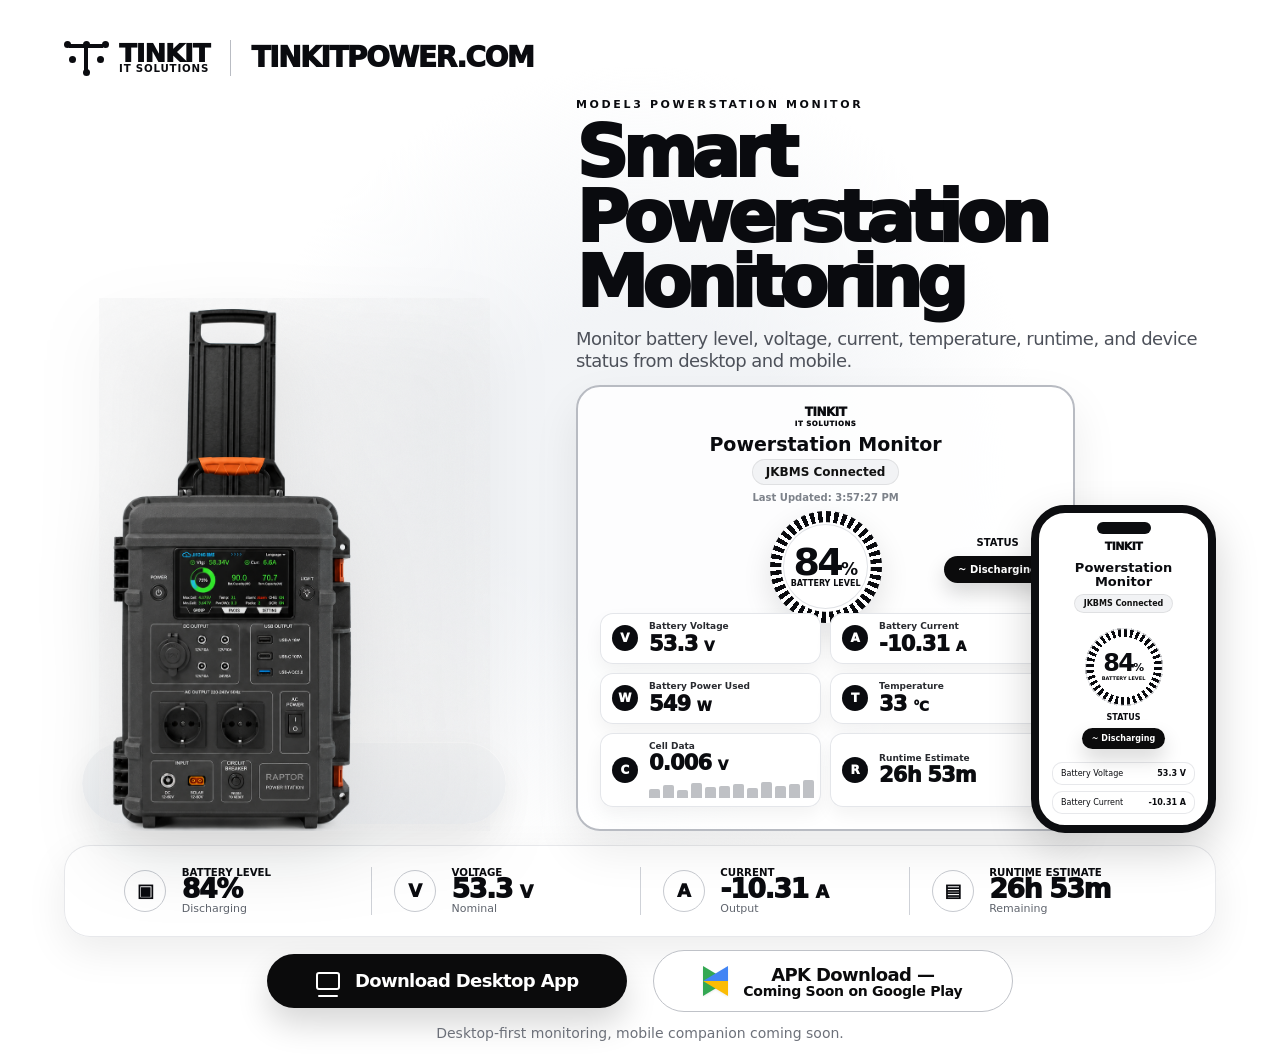
==== index.html @ c2132936 "Add files via upload" ====
<!doctype html>
<html lang="en">
<head>
  <meta charset="utf-8" />
  <meta name="viewport" content="width=device-width, initial-scale=1" />
  <title>TINKITPOWER.COM — Smart Powerstation Monitoring</title>
  <meta name="description" content="Download page for TINKIT MODEL3 Powerstation Monitor desktop app. Android APK coming soon on Google Play." />
  <meta property="og:title" content="TINKITPOWER.COM — Smart Powerstation Monitoring" />
  <meta property="og:description" content="Monitor MODEL3 battery level, voltage, current, temperature, runtime, and device status." />
  <meta property="og:type" content="website" />
  <meta name="theme-color" content="#ffffff" />
  <link rel="icon" href="assets/favicon.svg" type="image/svg+xml" />
  <link rel="preload" as="image" href="assets/model3-powerstation.png" />
  <link rel="stylesheet" href="styles.css" />
</head>
<body>
  <main class="page-shell">
    <section class="hero" aria-label="TINKITPOWER.COM Smart Powerstation Monitoring">
      <header class="brand-bar">
        <a class="brand-lockup" href="./" aria-label="TINKITPOWER.COM home">
          <span class="tinkit-mark" aria-hidden="true">
            <span></span><span></span><span></span><span></span><span></span><span></span>
          </span>
          <span class="tinkit-word">
            <strong>TINKIT</strong>
            <small>IT SOLUTIONS</small>
          </span>
        </a>
        <span class="brand-divider" aria-hidden="true"></span>
        <span class="domain">TINKITPOWER.COM</span>
      </header>

      <div class="hero-grid">
        <div class="product-stage">
          <img
            src="assets/model3-powerstation.png"
            alt="TINKIT Powerstation MODEL3 rugged trolley-style powerstation with JKBMS screen and front power output panel"
            class="product-image"
          />
          <div class="product-platform" aria-hidden="true"></div>
        </div>

        <div class="copy-preview">
          <p class="eyebrow">MODEL3 POWERSTATION MONITOR</p>
          <h1>Smart Powerstation<br />Monitoring</h1>
          <p class="lead">
            Monitor battery level, voltage, current, temperature, runtime,
            and device status from desktop and mobile.
          </p>

          <div class="preview-wrap" aria-label="Powerstation Monitor desktop and mobile preview">
            <article class="monitor-card">
              <div class="mini-logo">TINKIT<br /><span>IT SOLUTIONS</span></div>
              <h2>Powerstation Monitor</h2>
              <span class="connect-pill">JKBMS Connected</span>
              <p class="updated">Last Updated: 3:57:27 PM</p>

              <div class="monitor-body">
                <div class="battery-area">
                  <div class="battery-gauge" aria-label="Battery level 84 percent">
                    <div class="gauge-inner">
                      <strong>84<span>%</span></strong>
                      <small>BATTERY LEVEL</small>
                    </div>
                  </div>
                </div>

                <div class="status-area">
                  <b>STATUS</b>
                  <span class="status-pill">~ Discharging</span>
                </div>

                <div class="metric-grid">
                  <div class="metric-card">
                    <span class="metric-icon">V</span>
                    <div><small>Battery Voltage</small><strong>53.3 <em>V</em></strong></div>
                  </div>
                  <div class="metric-card">
                    <span class="metric-icon">A</span>
                    <div><small>Battery Current</small><strong>-10.31 <em>A</em></strong></div>
                  </div>
                  <div class="metric-card">
                    <span class="metric-icon">W</span>
                    <div><small>Battery Power Used</small><strong>549 <em>W</em></strong></div>
                  </div>
                  <div class="metric-card">
                    <span class="metric-icon">T</span>
                    <div><small>Temperature</small><strong>33 <em>°C</em></strong></div>
                  </div>
                  <div class="metric-card cell-card">
                    <span class="metric-icon">C</span>
                    <div>
                      <small>Cell Data</small>
                      <strong>0.006 <em>V</em></strong>
                      <div class="bars" aria-hidden="true">
                        <i></i><i></i><i></i><i></i><i></i><i></i><i></i><i></i><i></i><i></i><i></i><i></i>
                      </div>
                    </div>
                  </div>
                  <div class="metric-card">
                    <span class="metric-icon">R</span>
                    <div><small>Runtime Estimate</small><strong>26h 53m</strong></div>
                  </div>
                </div>
              </div>
            </article>

            <article class="phone-preview" aria-label="Mobile Powerstation Monitor preview">
              <div class="phone-speaker"></div>
              <div class="phone-logo">TINKIT</div>
              <h3>Powerstation Monitor</h3>
              <span class="phone-pill">JKBMS Connected</span>
              <div class="phone-gauge">
                <strong>84<span>%</span></strong>
                <small>BATTERY LEVEL</small>
              </div>
              <b class="phone-status-label">STATUS</b>
              <span class="phone-status">~ Discharging</span>
              <div class="phone-list"><span>Battery Voltage</span><b>53.3 V</b></div>
              <div class="phone-list"><span>Battery Current</span><b>-10.31 A</b></div>
            </article>
          </div>
        </div>
      </div>

      <section class="stats-strip" aria-label="Live monitoring values">
        <div class="stat">
          <span class="stat-icon">▣</span>
          <div><small>BATTERY LEVEL</small><strong>84%</strong><em>Discharging</em></div>
        </div>
        <div class="stat">
          <span class="stat-icon">V</span>
          <div><small>VOLTAGE</small><strong>53.3 <span>V</span></strong><em>Nominal</em></div>
        </div>
        <div class="stat">
          <span class="stat-icon">A</span>
          <div><small>CURRENT</small><strong>-10.31 <span>A</span></strong><em>Output</em></div>
        </div>
        <div class="stat">
          <span class="stat-icon">▤</span>
          <div><small>RUNTIME ESTIMATE</small><strong>26h 53m</strong><em>Remaining</em></div>
        </div>
      </section>

      <div class="cta-row" aria-label="Downloads">
        <a class="btn btn-dark" href="downloads/TINKITPowerStationMonitor-Desktop.exe" download>
          <span class="desktop-icon" aria-hidden="true"></span>
          Download Desktop App
        </a>
        <button class="btn btn-light" type="button" disabled aria-disabled="true">
          <span class="play-icon" aria-hidden="true"></span>
          <span>APK Download —<small>Coming Soon on Google Play</small></span>
        </button>
      </div>

      <p class="footer-note">Desktop-first monitoring, mobile companion coming soon.</p>
    </section>
  </main>

  <script src="script.js"></script>
</body>
</html>
---- styles.css ----
* {
  box-sizing: border-box;
}

:root {
  --bg: #ffffff;
  --ink: #0a0b0f;
  --muted: #62666f;
  --line: #d8dbe0;
  --soft: #f6f7f8;
  --shadow: 0 24px 70px rgba(10, 11, 15, 0.10);
  --shadow-soft: 0 14px 40px rgba(10, 11, 15, 0.08);
  --radius: 24px;
}

html,
body {
  min-height: 100%;
}

body {
  margin: 0;
  background: var(--bg);
  color: var(--ink);
  font-family: Inter, ui-sans-serif, system-ui, -apple-system, BlinkMacSystemFont, "Segoe UI", Arial, sans-serif;
  overflow-x: hidden;
}

button,
a {
  font: inherit;
}

.page-shell {
  width: 100%;
  min-height: 100vh;
  background: #ffffff;
}

.hero {
  width: 100%;
  min-height: 100vh;
  padding: clamp(18px, 2.4vw, 38px) clamp(22px, 5vw, 94px) clamp(14px, 1.8vw, 28px);
  display: flex;
  flex-direction: column;
  justify-content: flex-start;
  gap: clamp(10px, 1.5vh, 18px);
  background:
    radial-gradient(circle at 50% 44%, rgba(235, 238, 242, 0.65) 0 18%, rgba(255, 255, 255, 0) 46%),
    #ffffff;
}

.brand-bar {
  display: flex;
  align-items: center;
  gap: clamp(14px, 1.6vw, 26px);
  height: clamp(44px, 6vh, 70px);
  flex: 0 0 auto;
}

.brand-lockup {
  display: inline-flex;
  align-items: center;
  gap: 10px;
  color: var(--ink);
  text-decoration: none;
}

.tinkit-mark {
  position: relative;
  width: 45px;
  height: 37px;
  display: inline-block;
}

.tinkit-mark::before,
.tinkit-mark::after {
  content: "";
  position: absolute;
  background: #0a0b0f;
}

.tinkit-mark::before {
  width: 34px;
  height: 4px;
  left: 5px;
  top: 5px;
}

.tinkit-mark::after {
  width: 4px;
  height: 31px;
  left: 20px;
  top: 5px;
}

.tinkit-mark span {
  position: absolute;
  width: 7px;
  height: 7px;
  border-radius: 50%;
  background: #0a0b0f;
}

.tinkit-mark span:nth-child(1) { left: 0; top: 2px; }
.tinkit-mark span:nth-child(2) { left: 19px; top: 2px; }
.tinkit-mark span:nth-child(3) { right: 0; top: 2px; }
.tinkit-mark span:nth-child(4) { left: 5px; top: 17px; }
.tinkit-mark span:nth-child(5) { right: 5px; top: 17px; }
.tinkit-mark span:nth-child(6) { left: 19px; bottom: 0; }

.tinkit-word {
  display: grid;
  line-height: 0.86;
  letter-spacing: -0.05em;
}

.tinkit-word strong {
  font-size: clamp(22px, 2vw, 33px);
  font-weight: 950;
}

.tinkit-word small {
  font-size: clamp(8px, .8vw, 13px);
  font-weight: 700;
  letter-spacing: .08em;
}

.brand-divider {
  width: 1px;
  height: clamp(30px, 4vh, 48px);
  background: #b9bcc3;
}

.domain {
  font-size: clamp(24px, 2.2vw, 38px);
  font-weight: 950;
  letter-spacing: -0.055em;
  white-space: nowrap;
}

.hero-grid {
  flex: 1 1 auto;
  min-height: 0;
  display: grid;
  grid-template-columns: minmax(350px, 0.9fr) minmax(600px, 1.25fr);
  align-items: center;
  gap: clamp(26px, 4vw, 70px);
}

.product-stage {
  position: relative;
  align-self: stretch;
  min-height: 0;
  display: grid;
  place-items: end center;
  padding-top: 8px;
}

.product-platform {
  position: absolute;
  width: min(92%, 640px);
  height: 13%;
  max-height: 82px;
  bottom: 1%;
  border-radius: 999px;
  background: linear-gradient(180deg, #f6f7f8, #eef0f3);
  box-shadow: inset 0 1px 0 rgba(255,255,255,.9), 0 14px 34px rgba(0,0,0,.06);
  z-index: 0;
}

.product-image {
  position: relative;
  z-index: 1;
  display: block;
  max-width: min(85%, 520px);
  max-height: min(78vh, 710px);
  object-fit: contain;
  filter: drop-shadow(0 24px 34px rgba(10, 11, 15, .14));
}

.copy-preview {
  min-width: 0;
  display: grid;
  align-content: center;
  gap: clamp(10px, 1.4vh, 18px);
}

.eyebrow {
  margin: 0 0 -4px;
  font-size: clamp(11px, .8vw, 14px);
  font-weight: 900;
  letter-spacing: .24em;
}

h1 {
  margin: 0;
  max-width: 760px;
  font-size: clamp(56px, 5.6vw, 92px);
  line-height: .91;
  font-weight: 950;
  letter-spacing: -0.078em;
}

.lead {
  margin: 0;
  max-width: 720px;
  color: #4d515a;
  font-size: clamp(18px, 1.35vw, 27px);
  line-height: 1.22;
  letter-spacing: -0.03em;
}

.preview-wrap {
  position: relative;
  min-height: 315px;
  display: flex;
  align-items: flex-end;
  padding-right: min(11vw, 170px);
}

.monitor-card {
  width: min(760px, 100%);
  min-height: 330px;
  padding: 20px 22px 22px;
  border: 2px solid #b8bbc2;
  border-radius: 24px;
  background: rgba(255,255,255,.86);
  box-shadow: 0 20px 46px rgba(10,11,15,.08);
}

.mini-logo {
  width: 100%;
  text-align: center;
  font-size: 12px;
  line-height: .85;
  font-weight: 950;
  letter-spacing: -.04em;
}

.mini-logo span {
  font-size: 7px;
  letter-spacing: .08em;
}

.monitor-card h2 {
  margin: 7px 0 5px;
  text-align: center;
  font-size: 19px;
  line-height: 1;
  font-weight: 900;
}

.connect-pill,
.phone-pill {
  display: block;
  width: fit-content;
  margin: 0 auto;
  padding: 6px 14px;
  border-radius: 999px;
  background: #f2f3f5;
  color: #111;
  box-shadow: inset 0 0 0 1px rgba(0,0,0,.08);
  font-size: 12px;
  font-weight: 850;
}

.updated {
  margin: 7px 0 0;
  text-align: center;
  color: #7d828a;
  font-size: 10px;
  font-weight: 700;
}

.monitor-body {
  position: relative;
  padding-top: 8px;
}

.battery-area {
  display: grid;
  place-items: center;
  height: 102px;
}

.battery-gauge {
  width: 112px;
  aspect-ratio: 1;
  border-radius: 50%;
  display: grid;
  place-items: center;
  background:
    radial-gradient(circle, #fff 0 56%, transparent 57%),
    repeating-conic-gradient(#0a0b0f 0 5deg, transparent 5deg 9deg);
  box-shadow: 0 12px 30px rgba(10,11,15,.11);
}

.gauge-inner {
  width: 76%;
  height: 76%;
  border-radius: 50%;
  background: #fff;
  display: grid;
  place-items: center;
  align-content: center;
  box-shadow: inset 0 0 0 1px #e0e2e6;
}

.gauge-inner strong,
.phone-gauge strong {
  font-size: 38px;
  line-height: .9;
  letter-spacing: -.07em;
}

.gauge-inner strong span,
.phone-gauge strong span {
  font-size: .45em;
  letter-spacing: -.02em;
}

.gauge-inner small,
.phone-gauge small {
  font-size: 8px;
  font-weight: 900;
}

.status-area {
  position: absolute;
  right: 0;
  top: 34px;
  display: grid;
  justify-items: center;
  gap: 8px;
  font-size: 10px;
  font-weight: 900;
}

.status-pill,
.phone-status {
  padding: 8px 14px;
  border-radius: 999px;
  background: #0b0b0c;
  color: #fff;
  box-shadow: 0 10px 20px rgba(0,0,0,.16);
  font-size: 10px;
  font-weight: 850;
}

.metric-grid {
  display: grid;
  grid-template-columns: repeat(2, minmax(0, 1fr));
  gap: 9px;
}

.metric-card {
  min-height: 50px;
  padding: 9px 12px;
  display: flex;
  align-items: center;
  gap: 11px;
  border-radius: 13px;
  background: #fff;
  box-shadow: inset 0 0 0 1px #e4e6ea, 0 8px 18px rgba(0,0,0,.05);
}

.metric-icon {
  flex: 0 0 auto;
  width: 26px;
  height: 26px;
  border-radius: 50%;
  display: grid;
  place-items: center;
  background: #0a0b0f;
  color: #fff;
  font-size: 12px;
  font-weight: 950;
}

.metric-card small {
  display: block;
  font-size: 9px;
  line-height: 1.1;
  font-weight: 850;
  color: #292b30;
}

.metric-card strong {
  display: block;
  margin-top: 2px;
  font-size: 21px;
  line-height: 1;
  font-weight: 950;
  letter-spacing: -.04em;
}

.metric-card em {
  font-style: normal;
  font-size: .65em;
}

.bars {
  height: 18px;
  display: flex;
  align-items: end;
  gap: 3px;
  margin-top: 6px;
}

.bars i {
  width: 11px;
  border-radius: 2px 2px 0 0;
  background: #bfc1c5;
}

.bars i:nth-child(1) { height: 9px; }
.bars i:nth-child(2) { height: 13px; }
.bars i:nth-child(3) { height: 8px; }
.bars i:nth-child(4) { height: 15px; }
.bars i:nth-child(5) { height: 11px; }
.bars i:nth-child(6) { height: 12px; }
.bars i:nth-child(7) { height: 14px; }
.bars i:nth-child(8) { height: 10px; }
.bars i:nth-child(9) { height: 16px; }
.bars i:nth-child(10) { height: 12px; }
.bars i:nth-child(11) { height: 14px; }
.bars i:nth-child(12) { height: 18px; }

.phone-preview {
  position: absolute;
  right: 0;
  bottom: -2px;
  width: min(185px, 18vw);
  min-width: 150px;
  aspect-ratio: 9 / 16;
  padding: 23px 13px 13px;
  border: 8px solid #0c0d10;
  border-radius: 34px;
  background: #fff;
  box-shadow: 0 18px 44px rgba(0,0,0,.18);
  text-align: center;
  overflow: hidden;
}

.phone-speaker {
  position: absolute;
  width: 54px;
  height: 12px;
  top: 9px;
  left: 50%;
  transform: translateX(-50%);
  border-radius: 999px;
  background: #0c0d10;
}

.phone-logo {
  margin-top: 4px;
  font-size: 11px;
  font-weight: 950;
  letter-spacing: -.05em;
}

.phone-preview h3 {
  margin: 8px 0 5px;
  font-size: 13px;
  line-height: 1.1;
}

.phone-pill {
  padding: 5px 10px;
  font-size: 8px;
}

.phone-gauge {
  width: 78px;
  aspect-ratio: 1;
  margin: 15px auto 7px;
  border-radius: 50%;
  display: grid;
  place-items: center;
  align-content: center;
  background:
    radial-gradient(circle, #fff 0 54%, transparent 55%),
    repeating-conic-gradient(#0a0b0f 0 5deg, transparent 5deg 10deg);
  box-shadow: inset 0 0 0 1px #e2e3e6;
}

.phone-gauge strong {
  font-size: 24px;
}

.phone-gauge small {
  font-size: 5px;
}

.phone-status-label {
  display: block;
  font-size: 8px;
  margin-bottom: 4px;
}

.phone-status {
  font-size: 8px;
  padding: 6px 10px;
  display: inline-block;
  margin-bottom: 7px;
}

.phone-list {
  display: flex;
  justify-content: space-between;
  gap: 6px;
  align-items: center;
  padding: 7px 9px;
  margin-top: 6px;
  border-radius: 10px;
  background: #fff;
  box-shadow: inset 0 0 0 1px #e7e8eb;
  font-size: 8px;
  text-align: left;
}

.phone-list b {
  font-size: 8px;
}

.stats-strip {
  width: min(100%, 1480px);
  margin: 0 auto;
  padding: clamp(14px, 1.7vw, 22px) clamp(18px, 3vw, 52px);
  display: grid;
  grid-template-columns: repeat(4, minmax(0, 1fr));
  border-radius: 26px;
  background: rgba(255,255,255,.96);
  box-shadow: var(--shadow-soft), inset 0 0 0 1px #e7e8eb;
  flex: 0 0 auto;
}

.stat {
  display: flex;
  align-items: center;
  gap: clamp(12px, 1.2vw, 20px);
  min-width: 0;
  padding-inline: clamp(8px, 1.7vw, 28px);
}

.stat + .stat {
  border-left: 1px solid #cfd2d8;
}

.stat-icon {
  width: clamp(42px, 3.3vw, 58px);
  height: clamp(42px, 3.3vw, 58px);
  border-radius: 50%;
  display: grid;
  place-items: center;
  background: #fff;
  border: 1px solid #c7cad0;
  color: #0a0b0f;
  font-weight: 950;
  font-size: clamp(16px, 1.4vw, 23px);
  flex: 0 0 auto;
}

.stat small,
.stat em {
  display: block;
}

.stat small {
  font-size: clamp(10px, .8vw, 13px);
  font-weight: 900;
  line-height: 1.05;
}

.stat strong {
  display: block;
  font-size: clamp(26px, 2.1vw, 39px);
  line-height: .9;
  font-weight: 950;
  letter-spacing: -.055em;
}

.stat strong span {
  font-size: .65em;
}

.stat em {
  font-style: normal;
  color: #60656e;
  font-size: clamp(11px, .85vw, 14px);
  line-height: 1.2;
}

.cta-row {
  display: flex;
  justify-content: center;
  align-items: center;
  gap: clamp(14px, 2vw, 26px);
  flex-wrap: wrap;
  flex: 0 0 auto;
}

.btn {
  min-height: clamp(54px, 5.8vh, 72px);
  min-width: min(360px, 42vw);
  padding: 13px 30px;
  border-radius: 999px;
  border: 0;
  display: inline-flex;
  align-items: center;
  justify-content: center;
  gap: 15px;
  text-decoration: none;
  font-size: clamp(18px, 1.28vw, 24px);
  font-weight: 900;
  letter-spacing: -.035em;
  cursor: pointer;
}

.btn-dark {
  background: #0b0b0c;
  color: #fff;
  box-shadow: 0 16px 32px rgba(0,0,0,.16);
}

.btn-dark:hover {
  transform: translateY(-1px);
  box-shadow: 0 20px 38px rgba(0,0,0,.2);
}

.btn-light {
  background: #fff;
  color: #0b0b0c;
  border: 1px solid #bfc2c8;
  cursor: not-allowed;
  opacity: 1;
}

.btn-light small {
  display: block;
  font-size: .78em;
  line-height: .9;
  letter-spacing: -.02em;
}

.desktop-icon {
  width: 24px;
  height: 18px;
  border: 2px solid currentColor;
  border-radius: 3px;
  position: relative;
}

.desktop-icon::after {
  content: "";
  position: absolute;
  left: 50%;
  bottom: -9px;
  width: 20px;
  height: 2px;
  border-radius: 999px;
  background: currentColor;
  transform: translateX(-50%);
  box-shadow: 0 -4px 0 -1px currentColor;
}

.play-icon {
  width: 0;
  height: 0;
  border-left: 25px solid #34a853;
  border-top: 15px solid transparent;
  border-bottom: 15px solid transparent;
  position: relative;
  filter: drop-shadow(0 1px 1px rgba(0,0,0,.08));
}

.play-icon::before,
.play-icon::after {
  content: "";
  position: absolute;
  left: -25px;
  width: 0;
  height: 0;
  border-left: 25px solid transparent;
}

.play-icon::before {
  top: -15px;
  border-bottom: 15px solid #4285f4;
}

.play-icon::after {
  bottom: -15px;
  border-top: 15px solid #fbbc04;
}

.footer-note {
  margin: 0;
  text-align: center;
  color: #6d717a;
  font-size: clamp(14px, 1vw, 18px);
  flex: 0 0 auto;
}

@media (max-height: 840px) and (min-width: 1000px) {
  .hero {
    gap: 8px;
    padding-top: 12px;
    padding-bottom: 10px;
  }

  .brand-bar {
    height: 48px;
  }

  .product-image {
    max-height: 68vh;
    max-width: min(80%, 480px);
  }

  h1 {
    font-size: clamp(50px, 5vw, 76px);
  }

  .lead {
    font-size: clamp(16px, 1.18vw, 21px);
  }

  .monitor-card {
    min-height: 300px;
    padding: 14px 18px 18px;
  }

  .preview-wrap {
    min-height: 286px;
  }

  .battery-area {
    height: 86px;
  }

  .battery-gauge {
    width: 94px;
  }

  .metric-card {
    min-height: 44px;
  }

  .metric-card strong {
    font-size: 18px;
  }

  .phone-preview {
    width: 160px;
  }

  .stats-strip {
    padding-block: 12px;
  }

  .btn {
    min-height: 54px;
  }
}

@media (max-width: 1080px) {
  .hero {
    min-height: auto;
  }

  .hero-grid {
    grid-template-columns: 1fr;
    gap: 24px;
  }

  .product-stage {
    min-height: 430px;
    order: 2;
  }

  .copy-preview {
    order: 1;
  }

  .product-image {
    max-height: 560px;
  }

  .stats-strip {
    grid-template-columns: repeat(2, minmax(0, 1fr));
  }

  .stat:nth-child(3) {
    border-left: 0;
  }

  .stat:nth-child(n+3) {
    border-top: 1px solid #cfd2d8;
    padding-top: 14px;
    margin-top: 14px;
  }
}

@media (max-width: 760px) {
  body {
    overflow-x: hidden;
  }

  .hero {
    padding: 18px 14px 26px;
  }

  .brand-bar {
    justify-content: center;
    flex-wrap: wrap;
    height: auto;
    gap: 9px 14px;
  }

  .brand-divider {
    height: 28px;
  }

  .domain {
    font-size: 22px;
  }

  .eyebrow {
    text-align: center;
    font-size: 10px;
  }

  h1 {
    text-align: center;
    font-size: clamp(44px, 15vw, 68px);
  }

  .lead {
    text-align: center;
    font-size: 16px;
    margin-inline: auto;
  }

  .product-stage {
    min-height: 360px;
  }

  .product-image {
    max-height: 410px;
    max-width: 86%;
  }

  .preview-wrap {
    min-height: auto;
    padding-right: 0;
    display: grid;
    gap: 16px;
  }

  .monitor-card {
    min-height: auto;
    padding: 16px;
  }

  .status-area {
    position: static;
    margin: 0 0 12px;
  }

  .metric-grid {
    grid-template-columns: 1fr;
  }

  .phone-preview {
    position: relative;
    right: auto;
    bottom: auto;
    width: min(245px, 75vw);
    margin: 0 auto;
  }

  .stats-strip {
    grid-template-columns: 1fr;
    border-radius: 22px;
  }

  .stat,
  .stat + .stat {
    border-left: 0;
    border-top: 1px solid #cfd2d8;
    padding: 14px 4px;
    margin: 0;
  }

  .stat:first-child {
    border-top: 0;
  }

  .cta-row {
    gap: 12px;
  }

  .btn {
    width: min(100%, 420px);
    min-width: 0;
  }
}
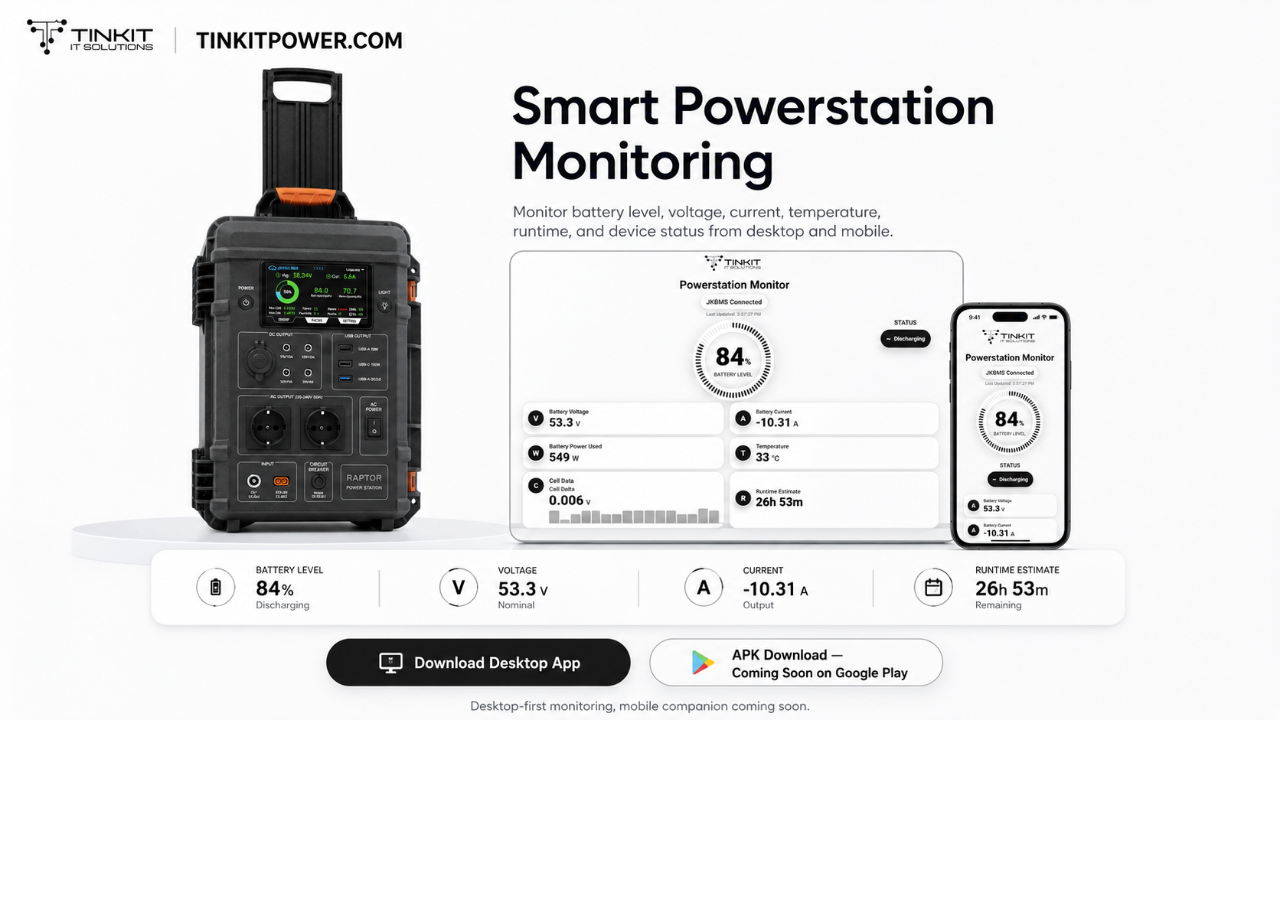
==== commit 55c88e0c: "Add files via upload" ====
--- a/index.html
+++ b/index.html
@@ -4,159 +4,78 @@
   <meta charset="utf-8" />
   <meta name="viewport" content="width=device-width, initial-scale=1" />
   <title>TINKITPOWER.COM — Smart Powerstation Monitoring</title>
-  <meta name="description" content="Download page for TINKIT MODEL3 Powerstation Monitor desktop app. Android APK coming soon on Google Play." />
+  <meta name="description" content="Official download page for TINKIT Powerstation MODEL3 monitoring desktop app. APK download coming soon on Google Play." />
   <meta property="og:title" content="TINKITPOWER.COM — Smart Powerstation Monitoring" />
-  <meta property="og:description" content="Monitor MODEL3 battery level, voltage, current, temperature, runtime, and device status." />
+  <meta property="og:description" content="Monitor battery level, voltage, current, temperature, runtime, and device status from desktop and mobile." />
   <meta property="og:type" content="website" />
   <meta name="theme-color" content="#ffffff" />
-  <link rel="icon" href="assets/favicon.svg" type="image/svg+xml" />
-  <link rel="preload" as="image" href="assets/model3-powerstation.png" />
+  <link rel="icon" href="assets/tinkit-it-solutions-logo.png" type="image/png" />
+  <link rel="preload" as="image" href="assets/tinkitpower-hero-approved.png" />
   <link rel="stylesheet" href="styles.css" />
+  <script src="script.js" defer></script>
 </head>
 <body>
-  <main class="page-shell">
-    <section class="hero" aria-label="TINKITPOWER.COM Smart Powerstation Monitoring">
-      <header class="brand-bar">
-        <a class="brand-lockup" href="./" aria-label="TINKITPOWER.COM home">
-          <span class="tinkit-mark" aria-hidden="true">
-            <span></span><span></span><span></span><span></span><span></span><span></span>
-          </span>
-          <span class="tinkit-word">
-            <strong>TINKIT</strong>
-            <small>IT SOLUTIONS</small>
-          </span>
-        </a>
-        <span class="brand-divider" aria-hidden="true"></span>
-        <span class="domain">TINKITPOWER.COM</span>
+  <main class="site" aria-label="TINKITPOWER.COM landing page">
+    <h1 class="sr-only">TINKITPOWER.COM Smart Powerstation Monitoring</h1>
+    <p class="sr-only">Monitor battery level, voltage, current, temperature, runtime, and device status for TINKIT Powerstation MODEL3.</p>
+
+    <section class="art-hero" aria-label="TINKITPOWER.COM Smart Powerstation Monitoring hero">
+      <img
+        src="assets/tinkitpower-hero-approved.png"
+        alt="TINKITPOWER.COM minimalist landing page for Smart Powerstation Monitoring showing the MODEL3 powerstation, desktop monitor preview, mobile preview, battery stats, Download Desktop App button, and APK Download Coming Soon on Google Play button."
+        class="hero-art"
+        draggable="false"
+      />
+
+      <a
+        class="hero-hotspot desktop-download"
+        href="downloads/TINKITPowerStationMonitor-Desktop.exe"
+        download
+        aria-label="Download Desktop App"
+        title="Download Desktop App"
+      ></a>
+
+      <button
+        class="hero-hotspot apk-coming-soon"
+        type="button"
+        aria-label="APK Download — Coming Soon on Google Play"
+        title="APK Download — Coming Soon on Google Play"
+        disabled
+      ></button>
+    </section>
+
+    <section class="mobile-landing" aria-label="TINKITPOWER.COM mobile landing page">
+      <header class="mobile-header">
+        <img src="assets/tinkit-it-solutions-logo.png" alt="TINKIT IT SOLUTIONS" />
+        <strong>TINKITPOWER.COM</strong>
       </header>
 
-      <div class="hero-grid">
-        <div class="product-stage">
-          <img
-            src="assets/model3-powerstation.png"
-            alt="TINKIT Powerstation MODEL3 rugged trolley-style powerstation with JKBMS screen and front power output panel"
-            class="product-image"
-          />
-          <div class="product-platform" aria-hidden="true"></div>
-        </div>
+      <img class="mobile-product" src="assets/model3-powerstation.png" alt="TINKIT Powerstation MODEL3" />
 
-        <div class="copy-preview">
-          <p class="eyebrow">MODEL3 POWERSTATION MONITOR</p>
-          <h1>Smart Powerstation<br />Monitoring</h1>
-          <p class="lead">
-            Monitor battery level, voltage, current, temperature, runtime,
-            and device status from desktop and mobile.
-          </p>
-
-          <div class="preview-wrap" aria-label="Powerstation Monitor desktop and mobile preview">
-            <article class="monitor-card">
-              <div class="mini-logo">TINKIT<br /><span>IT SOLUTIONS</span></div>
-              <h2>Powerstation Monitor</h2>
-              <span class="connect-pill">JKBMS Connected</span>
-              <p class="updated">Last Updated: 3:57:27 PM</p>
-
-              <div class="monitor-body">
-                <div class="battery-area">
-                  <div class="battery-gauge" aria-label="Battery level 84 percent">
-                    <div class="gauge-inner">
-                      <strong>84<span>%</span></strong>
-                      <small>BATTERY LEVEL</small>
-                    </div>
-                  </div>
-                </div>
-
-                <div class="status-area">
-                  <b>STATUS</b>
-                  <span class="status-pill">~ Discharging</span>
-                </div>
-
-                <div class="metric-grid">
-                  <div class="metric-card">
-                    <span class="metric-icon">V</span>
-                    <div><small>Battery Voltage</small><strong>53.3 <em>V</em></strong></div>
-                  </div>
-                  <div class="metric-card">
-                    <span class="metric-icon">A</span>
-                    <div><small>Battery Current</small><strong>-10.31 <em>A</em></strong></div>
-                  </div>
-                  <div class="metric-card">
-                    <span class="metric-icon">W</span>
-                    <div><small>Battery Power Used</small><strong>549 <em>W</em></strong></div>
-                  </div>
-                  <div class="metric-card">
-                    <span class="metric-icon">T</span>
-                    <div><small>Temperature</small><strong>33 <em>°C</em></strong></div>
-                  </div>
-                  <div class="metric-card cell-card">
-                    <span class="metric-icon">C</span>
-                    <div>
-                      <small>Cell Data</small>
-                      <strong>0.006 <em>V</em></strong>
-                      <div class="bars" aria-hidden="true">
-                        <i></i><i></i><i></i><i></i><i></i><i></i><i></i><i></i><i></i><i></i><i></i><i></i>
-                      </div>
-                    </div>
-                  </div>
-                  <div class="metric-card">
-                    <span class="metric-icon">R</span>
-                    <div><small>Runtime Estimate</small><strong>26h 53m</strong></div>
-                  </div>
-                </div>
-              </div>
-            </article>
-
-            <article class="phone-preview" aria-label="Mobile Powerstation Monitor preview">
-              <div class="phone-speaker"></div>
-              <div class="phone-logo">TINKIT</div>
-              <h3>Powerstation Monitor</h3>
-              <span class="phone-pill">JKBMS Connected</span>
-              <div class="phone-gauge">
-                <strong>84<span>%</span></strong>
-                <small>BATTERY LEVEL</small>
-              </div>
-              <b class="phone-status-label">STATUS</b>
-              <span class="phone-status">~ Discharging</span>
-              <div class="phone-list"><span>Battery Voltage</span><b>53.3 V</b></div>
-              <div class="phone-list"><span>Battery Current</span><b>-10.31 A</b></div>
-            </article>
-          </div>
-        </div>
+      <div class="mobile-copy">
+        <p>MODEL3 POWERSTATION MONITOR</p>
+        <h2>Smart Powerstation Monitoring</h2>
+        <span>Monitor battery level, voltage, current, temperature, runtime, and device status from desktop and mobile.</span>
       </div>
 
-      <section class="stats-strip" aria-label="Live monitoring values">
-        <div class="stat">
-          <span class="stat-icon">▣</span>
-          <div><small>BATTERY LEVEL</small><strong>84%</strong><em>Discharging</em></div>
+      <article class="mobile-card">
+        <h3>Powerstation Monitor</h3>
+        <span class="mobile-pill">JKBMS Connected</span>
+        <div class="mobile-gauge"><strong>84<span>%</span></strong><small>BATTERY LEVEL</small></div>
+        <b class="mobile-status">~ Discharging</b>
+        <div class="mobile-grid">
+          <div><small>Battery Voltage</small><strong>53.3 V</strong></div>
+          <div><small>Battery Current</small><strong>-10.31 A</strong></div>
+          <div><small>Power Used</small><strong>549 W</strong></div>
+          <div><small>Runtime</small><strong>26h 53m</strong></div>
         </div>
-        <div class="stat">
-          <span class="stat-icon">V</span>
-          <div><small>VOLTAGE</small><strong>53.3 <span>V</span></strong><em>Nominal</em></div>
-        </div>
-        <div class="stat">
-          <span class="stat-icon">A</span>
-          <div><small>CURRENT</small><strong>-10.31 <span>A</span></strong><em>Output</em></div>
-        </div>
-        <div class="stat">
-          <span class="stat-icon">▤</span>
-          <div><small>RUNTIME ESTIMATE</small><strong>26h 53m</strong><em>Remaining</em></div>
-        </div>
-      </section>
+      </article>
 
-      <div class="cta-row" aria-label="Downloads">
-        <a class="btn btn-dark" href="downloads/TINKITPowerStationMonitor-Desktop.exe" download>
-          <span class="desktop-icon" aria-hidden="true"></span>
-          Download Desktop App
-        </a>
-        <button class="btn btn-light" type="button" disabled aria-disabled="true">
-          <span class="play-icon" aria-hidden="true"></span>
-          <span>APK Download —<small>Coming Soon on Google Play</small></span>
-        </button>
+      <div class="mobile-actions">
+        <a href="downloads/TINKITPowerStationMonitor-Desktop.exe" download>Download Desktop App</a>
+        <button type="button" disabled>APK Download — Coming Soon on Google Play</button>
       </div>
-
-      <p class="footer-note">Desktop-first monitoring, mobile companion coming soon.</p>
     </section>
   </main>
-
-  <script src="script.js"></script>
 </body>
 </html>
--- a/styles.css
+++ b/styles.css
@@ -1,910 +1,295 @@
-* {
-  box-sizing: border-box;
-}
-
 :root {
-  --bg: #ffffff;
-  --ink: #0a0b0f;
-  --muted: #62666f;
-  --line: #d8dbe0;
-  --soft: #f6f7f8;
-  --shadow: 0 24px 70px rgba(10, 11, 15, 0.10);
-  --shadow-soft: 0 14px 40px rgba(10, 11, 15, 0.08);
-  --radius: 24px;
-}
+  --white: #ffffff;
+  --ink: #090a0f;
+  --muted: #5f646f;
+  --line: #dadde3;
+}
+
+* { box-sizing: border-box; }
 
 html,
 body {
+  min-width: 320px;
   min-height: 100%;
-}
-
-body {
   margin: 0;
-  background: var(--bg);
+  background: #ffffff;
   color: var(--ink);
   font-family: Inter, ui-sans-serif, system-ui, -apple-system, BlinkMacSystemFont, "Segoe UI", Arial, sans-serif;
-  overflow-x: hidden;
-}
-
-button,
-a {
-  font: inherit;
-}
-
-.page-shell {
+}
+
+body { overflow-x: hidden; }
+
+.site {
   width: 100%;
-  min-height: 100vh;
+  min-height: 100svh;
   background: #ffffff;
 }
 
-.hero {
+.art-hero {
+  position: relative;
+  width: 100vw;
+  aspect-ratio: 1672 / 941;
+  margin: 0;
+  background: #ffffff;
+  overflow: hidden;
+}
+
+.hero-art {
+  position: absolute;
+  inset: 0;
   width: 100%;
-  min-height: 100vh;
-  padding: clamp(18px, 2.4vw, 38px) clamp(22px, 5vw, 94px) clamp(14px, 1.8vw, 28px);
-  display: flex;
-  flex-direction: column;
-  justify-content: flex-start;
-  gap: clamp(10px, 1.5vh, 18px);
-  background:
-    radial-gradient(circle at 50% 44%, rgba(235, 238, 242, 0.65) 0 18%, rgba(255, 255, 255, 0) 46%),
-    #ffffff;
-}
-
-.brand-bar {
-  display: flex;
-  align-items: center;
-  gap: clamp(14px, 1.6vw, 26px);
-  height: clamp(44px, 6vh, 70px);
-  flex: 0 0 auto;
-}
-
-.brand-lockup {
-  display: inline-flex;
-  align-items: center;
-  gap: 10px;
-  color: var(--ink);
-  text-decoration: none;
-}
-
-.tinkit-mark {
-  position: relative;
-  width: 45px;
-  height: 37px;
-  display: inline-block;
-}
-
-.tinkit-mark::before,
-.tinkit-mark::after {
-  content: "";
+  height: 100%;
+  object-fit: fill;
+  display: block;
+  user-select: none;
+  -webkit-user-drag: none;
+}
+
+.hero-hotspot {
   position: absolute;
-  background: #0a0b0f;
-}
-
-.tinkit-mark::before {
-  width: 34px;
-  height: 4px;
-  left: 5px;
-  top: 5px;
-}
-
-.tinkit-mark::after {
-  width: 4px;
-  height: 31px;
-  left: 20px;
-  top: 5px;
-}
-
-.tinkit-mark span {
+  z-index: 5;
+  display: block;
+  border: 0;
+  border-radius: 999px;
+  background: transparent;
+  color: transparent;
+  outline: none;
+  -webkit-tap-highlight-color: transparent;
+}
+
+.desktop-download {
+  left: 27.1%;
+  top: 86.4%;
+  width: 22.0%;
+  height: 6.6%;
+  cursor: pointer;
+}
+
+.apk-coming-soon {
+  left: 50.5%;
+  top: 86.4%;
+  width: 22.5%;
+  height: 6.6%;
+  cursor: not-allowed;
+}
+
+.hero-hotspot:focus-visible {
+  box-shadow: 0 0 0 4px rgba(0,0,0,.18), 0 0 0 8px rgba(0,0,0,.08);
+}
+
+.sr-only {
   position: absolute;
-  width: 7px;
-  height: 7px;
-  border-radius: 50%;
-  background: #0a0b0f;
-}
-
-.tinkit-mark span:nth-child(1) { left: 0; top: 2px; }
-.tinkit-mark span:nth-child(2) { left: 19px; top: 2px; }
-.tinkit-mark span:nth-child(3) { right: 0; top: 2px; }
-.tinkit-mark span:nth-child(4) { left: 5px; top: 17px; }
-.tinkit-mark span:nth-child(5) { right: 5px; top: 17px; }
-.tinkit-mark span:nth-child(6) { left: 19px; bottom: 0; }
-
-.tinkit-word {
-  display: grid;
-  line-height: 0.86;
-  letter-spacing: -0.05em;
-}
-
-.tinkit-word strong {
-  font-size: clamp(22px, 2vw, 33px);
-  font-weight: 950;
-}
-
-.tinkit-word small {
-  font-size: clamp(8px, .8vw, 13px);
-  font-weight: 700;
-  letter-spacing: .08em;
-}
-
-.brand-divider {
   width: 1px;
-  height: clamp(30px, 4vh, 48px);
-  background: #b9bcc3;
-}
-
-.domain {
-  font-size: clamp(24px, 2.2vw, 38px);
-  font-weight: 950;
-  letter-spacing: -0.055em;
+  height: 1px;
+  padding: 0;
+  margin: -1px;
+  overflow: hidden;
+  clip: rect(0, 0, 0, 0);
   white-space: nowrap;
-}
-
-.hero-grid {
-  flex: 1 1 auto;
-  min-height: 0;
-  display: grid;
-  grid-template-columns: minmax(350px, 0.9fr) minmax(600px, 1.25fr);
-  align-items: center;
-  gap: clamp(26px, 4vw, 70px);
-}
-
-.product-stage {
-  position: relative;
-  align-self: stretch;
-  min-height: 0;
-  display: grid;
-  place-items: end center;
-  padding-top: 8px;
-}
-
-.product-platform {
-  position: absolute;
-  width: min(92%, 640px);
-  height: 13%;
-  max-height: 82px;
-  bottom: 1%;
-  border-radius: 999px;
-  background: linear-gradient(180deg, #f6f7f8, #eef0f3);
-  box-shadow: inset 0 1px 0 rgba(255,255,255,.9), 0 14px 34px rgba(0,0,0,.06);
-  z-index: 0;
-}
-
-.product-image {
-  position: relative;
-  z-index: 1;
-  display: block;
-  max-width: min(85%, 520px);
-  max-height: min(78vh, 710px);
-  object-fit: contain;
-  filter: drop-shadow(0 24px 34px rgba(10, 11, 15, .14));
-}
-
-.copy-preview {
-  min-width: 0;
-  display: grid;
-  align-content: center;
-  gap: clamp(10px, 1.4vh, 18px);
-}
-
-.eyebrow {
-  margin: 0 0 -4px;
-  font-size: clamp(11px, .8vw, 14px);
-  font-weight: 900;
-  letter-spacing: .24em;
-}
-
-h1 {
-  margin: 0;
-  max-width: 760px;
-  font-size: clamp(56px, 5.6vw, 92px);
-  line-height: .91;
-  font-weight: 950;
-  letter-spacing: -0.078em;
-}
-
-.lead {
-  margin: 0;
-  max-width: 720px;
-  color: #4d515a;
-  font-size: clamp(18px, 1.35vw, 27px);
-  line-height: 1.22;
-  letter-spacing: -0.03em;
-}
-
-.preview-wrap {
-  position: relative;
-  min-height: 315px;
-  display: flex;
-  align-items: flex-end;
-  padding-right: min(11vw, 170px);
-}
-
-.monitor-card {
-  width: min(760px, 100%);
-  min-height: 330px;
-  padding: 20px 22px 22px;
-  border: 2px solid #b8bbc2;
-  border-radius: 24px;
-  background: rgba(255,255,255,.86);
-  box-shadow: 0 20px 46px rgba(10,11,15,.08);
-}
-
-.mini-logo {
-  width: 100%;
-  text-align: center;
-  font-size: 12px;
-  line-height: .85;
-  font-weight: 950;
-  letter-spacing: -.04em;
-}
-
-.mini-logo span {
-  font-size: 7px;
-  letter-spacing: .08em;
-}
-
-.monitor-card h2 {
-  margin: 7px 0 5px;
-  text-align: center;
-  font-size: 19px;
-  line-height: 1;
-  font-weight: 900;
-}
-
-.connect-pill,
-.phone-pill {
-  display: block;
-  width: fit-content;
-  margin: 0 auto;
-  padding: 6px 14px;
-  border-radius: 999px;
-  background: #f2f3f5;
-  color: #111;
-  box-shadow: inset 0 0 0 1px rgba(0,0,0,.08);
-  font-size: 12px;
-  font-weight: 850;
-}
-
-.updated {
-  margin: 7px 0 0;
-  text-align: center;
-  color: #7d828a;
-  font-size: 10px;
-  font-weight: 700;
-}
-
-.monitor-body {
-  position: relative;
-  padding-top: 8px;
-}
-
-.battery-area {
-  display: grid;
-  place-items: center;
-  height: 102px;
-}
-
-.battery-gauge {
-  width: 112px;
-  aspect-ratio: 1;
-  border-radius: 50%;
-  display: grid;
-  place-items: center;
-  background:
-    radial-gradient(circle, #fff 0 56%, transparent 57%),
-    repeating-conic-gradient(#0a0b0f 0 5deg, transparent 5deg 9deg);
-  box-shadow: 0 12px 30px rgba(10,11,15,.11);
-}
-
-.gauge-inner {
-  width: 76%;
-  height: 76%;
-  border-radius: 50%;
-  background: #fff;
-  display: grid;
-  place-items: center;
-  align-content: center;
-  box-shadow: inset 0 0 0 1px #e0e2e6;
-}
-
-.gauge-inner strong,
-.phone-gauge strong {
-  font-size: 38px;
-  line-height: .9;
-  letter-spacing: -.07em;
-}
-
-.gauge-inner strong span,
-.phone-gauge strong span {
-  font-size: .45em;
-  letter-spacing: -.02em;
-}
-
-.gauge-inner small,
-.phone-gauge small {
-  font-size: 8px;
-  font-weight: 900;
-}
-
-.status-area {
-  position: absolute;
-  right: 0;
-  top: 34px;
-  display: grid;
-  justify-items: center;
-  gap: 8px;
-  font-size: 10px;
-  font-weight: 900;
-}
-
-.status-pill,
-.phone-status {
-  padding: 8px 14px;
-  border-radius: 999px;
-  background: #0b0b0c;
-  color: #fff;
-  box-shadow: 0 10px 20px rgba(0,0,0,.16);
-  font-size: 10px;
-  font-weight: 850;
-}
-
-.metric-grid {
-  display: grid;
-  grid-template-columns: repeat(2, minmax(0, 1fr));
-  gap: 9px;
-}
-
-.metric-card {
-  min-height: 50px;
-  padding: 9px 12px;
-  display: flex;
-  align-items: center;
-  gap: 11px;
-  border-radius: 13px;
-  background: #fff;
-  box-shadow: inset 0 0 0 1px #e4e6ea, 0 8px 18px rgba(0,0,0,.05);
-}
-
-.metric-icon {
-  flex: 0 0 auto;
-  width: 26px;
-  height: 26px;
-  border-radius: 50%;
-  display: grid;
-  place-items: center;
-  background: #0a0b0f;
-  color: #fff;
-  font-size: 12px;
-  font-weight: 950;
-}
-
-.metric-card small {
-  display: block;
-  font-size: 9px;
-  line-height: 1.1;
-  font-weight: 850;
-  color: #292b30;
-}
-
-.metric-card strong {
-  display: block;
-  margin-top: 2px;
-  font-size: 21px;
-  line-height: 1;
-  font-weight: 950;
-  letter-spacing: -.04em;
-}
-
-.metric-card em {
-  font-style: normal;
-  font-size: .65em;
-}
-
-.bars {
-  height: 18px;
-  display: flex;
-  align-items: end;
-  gap: 3px;
-  margin-top: 6px;
-}
-
-.bars i {
-  width: 11px;
-  border-radius: 2px 2px 0 0;
-  background: #bfc1c5;
-}
-
-.bars i:nth-child(1) { height: 9px; }
-.bars i:nth-child(2) { height: 13px; }
-.bars i:nth-child(3) { height: 8px; }
-.bars i:nth-child(4) { height: 15px; }
-.bars i:nth-child(5) { height: 11px; }
-.bars i:nth-child(6) { height: 12px; }
-.bars i:nth-child(7) { height: 14px; }
-.bars i:nth-child(8) { height: 10px; }
-.bars i:nth-child(9) { height: 16px; }
-.bars i:nth-child(10) { height: 12px; }
-.bars i:nth-child(11) { height: 14px; }
-.bars i:nth-child(12) { height: 18px; }
-
-.phone-preview {
-  position: absolute;
-  right: 0;
-  bottom: -2px;
-  width: min(185px, 18vw);
-  min-width: 150px;
-  aspect-ratio: 9 / 16;
-  padding: 23px 13px 13px;
-  border: 8px solid #0c0d10;
-  border-radius: 34px;
-  background: #fff;
-  box-shadow: 0 18px 44px rgba(0,0,0,.18);
-  text-align: center;
-  overflow: hidden;
-}
-
-.phone-speaker {
-  position: absolute;
-  width: 54px;
-  height: 12px;
-  top: 9px;
-  left: 50%;
-  transform: translateX(-50%);
-  border-radius: 999px;
-  background: #0c0d10;
-}
-
-.phone-logo {
-  margin-top: 4px;
-  font-size: 11px;
-  font-weight: 950;
-  letter-spacing: -.05em;
-}
-
-.phone-preview h3 {
-  margin: 8px 0 5px;
-  font-size: 13px;
-  line-height: 1.1;
-}
-
-.phone-pill {
-  padding: 5px 10px;
-  font-size: 8px;
-}
-
-.phone-gauge {
-  width: 78px;
-  aspect-ratio: 1;
-  margin: 15px auto 7px;
-  border-radius: 50%;
-  display: grid;
-  place-items: center;
-  align-content: center;
-  background:
-    radial-gradient(circle, #fff 0 54%, transparent 55%),
-    repeating-conic-gradient(#0a0b0f 0 5deg, transparent 5deg 10deg);
-  box-shadow: inset 0 0 0 1px #e2e3e6;
-}
-
-.phone-gauge strong {
-  font-size: 24px;
-}
-
-.phone-gauge small {
-  font-size: 5px;
-}
-
-.phone-status-label {
-  display: block;
-  font-size: 8px;
-  margin-bottom: 4px;
-}
-
-.phone-status {
-  font-size: 8px;
-  padding: 6px 10px;
-  display: inline-block;
-  margin-bottom: 7px;
-}
-
-.phone-list {
-  display: flex;
-  justify-content: space-between;
-  gap: 6px;
-  align-items: center;
-  padding: 7px 9px;
-  margin-top: 6px;
-  border-radius: 10px;
-  background: #fff;
-  box-shadow: inset 0 0 0 1px #e7e8eb;
-  font-size: 8px;
-  text-align: left;
-}
-
-.phone-list b {
-  font-size: 8px;
-}
-
-.stats-strip {
-  width: min(100%, 1480px);
-  margin: 0 auto;
-  padding: clamp(14px, 1.7vw, 22px) clamp(18px, 3vw, 52px);
-  display: grid;
-  grid-template-columns: repeat(4, minmax(0, 1fr));
-  border-radius: 26px;
-  background: rgba(255,255,255,.96);
-  box-shadow: var(--shadow-soft), inset 0 0 0 1px #e7e8eb;
-  flex: 0 0 auto;
-}
-
-.stat {
-  display: flex;
-  align-items: center;
-  gap: clamp(12px, 1.2vw, 20px);
-  min-width: 0;
-  padding-inline: clamp(8px, 1.7vw, 28px);
-}
-
-.stat + .stat {
-  border-left: 1px solid #cfd2d8;
-}
-
-.stat-icon {
-  width: clamp(42px, 3.3vw, 58px);
-  height: clamp(42px, 3.3vw, 58px);
-  border-radius: 50%;
-  display: grid;
-  place-items: center;
-  background: #fff;
-  border: 1px solid #c7cad0;
-  color: #0a0b0f;
-  font-weight: 950;
-  font-size: clamp(16px, 1.4vw, 23px);
-  flex: 0 0 auto;
-}
-
-.stat small,
-.stat em {
-  display: block;
-}
-
-.stat small {
-  font-size: clamp(10px, .8vw, 13px);
-  font-weight: 900;
-  line-height: 1.05;
-}
-
-.stat strong {
-  display: block;
-  font-size: clamp(26px, 2.1vw, 39px);
-  line-height: .9;
-  font-weight: 950;
-  letter-spacing: -.055em;
-}
-
-.stat strong span {
-  font-size: .65em;
-}
-
-.stat em {
-  font-style: normal;
-  color: #60656e;
-  font-size: clamp(11px, .85vw, 14px);
-  line-height: 1.2;
-}
-
-.cta-row {
-  display: flex;
-  justify-content: center;
-  align-items: center;
-  gap: clamp(14px, 2vw, 26px);
-  flex-wrap: wrap;
-  flex: 0 0 auto;
-}
-
-.btn {
-  min-height: clamp(54px, 5.8vh, 72px);
-  min-width: min(360px, 42vw);
-  padding: 13px 30px;
-  border-radius: 999px;
   border: 0;
-  display: inline-flex;
-  align-items: center;
-  justify-content: center;
-  gap: 15px;
-  text-decoration: none;
-  font-size: clamp(18px, 1.28vw, 24px);
-  font-weight: 900;
-  letter-spacing: -.035em;
-  cursor: pointer;
-}
-
-.btn-dark {
-  background: #0b0b0c;
-  color: #fff;
-  box-shadow: 0 16px 32px rgba(0,0,0,.16);
-}
-
-.btn-dark:hover {
-  transform: translateY(-1px);
-  box-shadow: 0 20px 38px rgba(0,0,0,.2);
-}
-
-.btn-light {
-  background: #fff;
-  color: #0b0b0c;
-  border: 1px solid #bfc2c8;
-  cursor: not-allowed;
-  opacity: 1;
-}
-
-.btn-light small {
-  display: block;
-  font-size: .78em;
-  line-height: .9;
-  letter-spacing: -.02em;
-}
-
-.desktop-icon {
-  width: 24px;
-  height: 18px;
-  border: 2px solid currentColor;
-  border-radius: 3px;
-  position: relative;
-}
-
-.desktop-icon::after {
-  content: "";
-  position: absolute;
-  left: 50%;
-  bottom: -9px;
-  width: 20px;
-  height: 2px;
-  border-radius: 999px;
-  background: currentColor;
-  transform: translateX(-50%);
-  box-shadow: 0 -4px 0 -1px currentColor;
-}
-
-.play-icon {
-  width: 0;
-  height: 0;
-  border-left: 25px solid #34a853;
-  border-top: 15px solid transparent;
-  border-bottom: 15px solid transparent;
-  position: relative;
-  filter: drop-shadow(0 1px 1px rgba(0,0,0,.08));
-}
-
-.play-icon::before,
-.play-icon::after {
-  content: "";
-  position: absolute;
-  left: -25px;
-  width: 0;
-  height: 0;
-  border-left: 25px solid transparent;
-}
-
-.play-icon::before {
-  top: -15px;
-  border-bottom: 15px solid #4285f4;
-}
-
-.play-icon::after {
-  bottom: -15px;
-  border-top: 15px solid #fbbc04;
-}
-
-.footer-note {
-  margin: 0;
-  text-align: center;
-  color: #6d717a;
-  font-size: clamp(14px, 1vw, 18px);
-  flex: 0 0 auto;
-}
-
-@media (max-height: 840px) and (min-width: 1000px) {
-  .hero {
+}
+
+.mobile-landing { display: none; }
+
+@media (min-width: 861px) and (max-height: 820px) {
+  .art-hero {
+    width: 100vw;
+  }
+}
+
+@media (max-width: 860px) {
+  body { overflow-x: hidden; }
+
+  .art-hero { display: none; }
+
+  .mobile-landing {
+    min-height: 100svh;
+    display: flex;
+    flex-direction: column;
+    gap: 18px;
+    padding: 20px 16px 28px;
+    background:
+      radial-gradient(circle at 50% 12%, rgba(238, 240, 244, .8), rgba(255, 255, 255, 0) 46%),
+      #ffffff;
+  }
+
+  .mobile-header {
+    display: grid;
+    justify-items: center;
     gap: 8px;
-    padding-top: 12px;
-    padding-bottom: 10px;
-  }
-
-  .brand-bar {
-    height: 48px;
-  }
-
-  .product-image {
-    max-height: 68vh;
-    max-width: min(80%, 480px);
-  }
-
-  h1 {
-    font-size: clamp(50px, 5vw, 76px);
-  }
-
-  .lead {
-    font-size: clamp(16px, 1.18vw, 21px);
-  }
-
-  .monitor-card {
-    min-height: 300px;
-    padding: 14px 18px 18px;
-  }
-
-  .preview-wrap {
-    min-height: 286px;
-  }
-
-  .battery-area {
-    height: 86px;
-  }
-
-  .battery-gauge {
-    width: 94px;
-  }
-
-  .metric-card {
-    min-height: 44px;
-  }
-
-  .metric-card strong {
-    font-size: 18px;
-  }
-
-  .phone-preview {
-    width: 160px;
-  }
-
-  .stats-strip {
-    padding-block: 12px;
-  }
-
-  .btn {
-    min-height: 54px;
-  }
-}
-
-@media (max-width: 1080px) {
-  .hero {
-    min-height: auto;
-  }
-
-  .hero-grid {
-    grid-template-columns: 1fr;
-    gap: 24px;
-  }
-
-  .product-stage {
-    min-height: 430px;
-    order: 2;
-  }
-
-  .copy-preview {
-    order: 1;
-  }
-
-  .product-image {
-    max-height: 560px;
-  }
-
-  .stats-strip {
+    text-align: center;
+  }
+
+  .mobile-header img {
+    width: min(190px, 48vw);
+    height: auto;
+  }
+
+  .mobile-header strong {
+    font-size: clamp(24px, 8vw, 38px);
+    line-height: 1;
+    letter-spacing: -.06em;
+  }
+
+  .mobile-product {
+    width: min(72vw, 330px);
+    height: auto;
+    margin: 0 auto -4px;
+    filter: drop-shadow(0 24px 34px rgba(10, 11, 15, .15));
+  }
+
+  .mobile-copy {
+    display: grid;
+    justify-items: center;
+    gap: 8px;
+    text-align: center;
+  }
+
+  .mobile-copy p {
+    margin: 0;
+    color: var(--muted);
+    font-size: 11px;
+    font-weight: 900;
+    letter-spacing: .22em;
+  }
+
+  .mobile-copy h2 {
+    max-width: 520px;
+    margin: 0;
+    font-size: clamp(42px, 12vw, 64px);
+    line-height: .94;
+    letter-spacing: -.075em;
+  }
+
+  .mobile-copy span {
+    max-width: 460px;
+    color: #464b55;
+    font-size: 15px;
+    line-height: 1.35;
+  }
+
+  .mobile-card {
+    width: min(100%, 500px);
+    margin: 0 auto;
+    padding: 18px;
+    border: 1px solid var(--line);
+    border-radius: 28px;
+    background: rgba(255,255,255,.92);
+    box-shadow: 0 24px 70px rgba(10, 11, 15, .10);
+    text-align: center;
+  }
+
+  .mobile-card h3 {
+    margin: 0 0 8px;
+    font-size: 22px;
+    letter-spacing: -.04em;
+  }
+
+  .mobile-pill {
+    display: inline-flex;
+    padding: 7px 14px;
+    border-radius: 999px;
+    background: #f4f5f7;
+    border: 1px solid #e0e2e6;
+    font-weight: 800;
+    font-size: 13px;
+  }
+
+  .mobile-gauge {
+    width: 148px;
+    aspect-ratio: 1;
+    margin: 20px auto 12px;
+    border-radius: 50%;
+    display: grid;
+    place-items: center;
+    align-content: center;
+    background:
+      radial-gradient(circle, #fff 0 57%, transparent 58%),
+      repeating-conic-gradient(#0a0b0f 0 4deg, transparent 4deg 8deg);
+    box-shadow: inset 0 0 0 1px #e0e2e7, 0 16px 30px rgba(0,0,0,.08);
+  }
+
+  .mobile-gauge strong {
+    font-size: 50px;
+    line-height: .9;
+    letter-spacing: -.075em;
+  }
+
+  .mobile-gauge strong span { font-size: .45em; }
+
+  .mobile-gauge small {
+    font-size: 10px;
+    font-weight: 900;
+  }
+
+  .mobile-status {
+    display: inline-flex;
+    margin-bottom: 16px;
+    padding: 9px 16px;
+    border-radius: 999px;
+    background: #0b0b0c;
+    color: #fff;
+    font-size: 13px;
+    box-shadow: 0 12px 24px rgba(0,0,0,.14);
+  }
+
+  .mobile-grid {
+    display: grid;
     grid-template-columns: repeat(2, minmax(0, 1fr));
-  }
-
-  .stat:nth-child(3) {
-    border-left: 0;
-  }
-
-  .stat:nth-child(n+3) {
-    border-top: 1px solid #cfd2d8;
-    padding-top: 14px;
-    margin-top: 14px;
-  }
-}
-
-@media (max-width: 760px) {
-  body {
-    overflow-x: hidden;
-  }
-
-  .hero {
-    padding: 18px 14px 26px;
-  }
-
-  .brand-bar {
-    justify-content: center;
-    flex-wrap: wrap;
-    height: auto;
-    gap: 9px 14px;
-  }
-
-  .brand-divider {
-    height: 28px;
-  }
-
-  .domain {
-    font-size: 22px;
-  }
-
-  .eyebrow {
-    text-align: center;
-    font-size: 10px;
-  }
-
-  h1 {
-    text-align: center;
-    font-size: clamp(44px, 15vw, 68px);
-  }
-
-  .lead {
-    text-align: center;
+    gap: 10px;
+    text-align: left;
+  }
+
+  .mobile-grid div {
+    padding: 12px 14px;
+    border-radius: 16px;
+    border: 1px solid #e4e6eb;
+    background: #fff;
+  }
+
+  .mobile-grid small {
+    display: block;
+    color: #4c515c;
+    font-size: 11px;
+    font-weight: 800;
+  }
+
+  .mobile-grid strong {
+    display: block;
+    margin-top: 2px;
+    font-size: 21px;
+    letter-spacing: -.05em;
+  }
+
+  .mobile-actions {
+    width: min(100%, 500px);
+    margin: 0 auto;
+    display: grid;
+    gap: 12px;
+  }
+
+  .mobile-actions a,
+  .mobile-actions button {
+    min-height: 56px;
+    border-radius: 999px;
+    display: grid;
+    place-items: center;
+    padding: 12px 18px;
     font-size: 16px;
-    margin-inline: auto;
-  }
-
-  .product-stage {
-    min-height: 360px;
-  }
-
-  .product-image {
-    max-height: 410px;
-    max-width: 86%;
-  }
-
-  .preview-wrap {
-    min-height: auto;
-    padding-right: 0;
-    display: grid;
-    gap: 16px;
-  }
-
-  .monitor-card {
-    min-height: auto;
-    padding: 16px;
-  }
-
-  .status-area {
-    position: static;
-    margin: 0 0 12px;
-  }
-
-  .metric-grid {
-    grid-template-columns: 1fr;
-  }
-
-  .phone-preview {
-    position: relative;
-    right: auto;
-    bottom: auto;
-    width: min(245px, 75vw);
-    margin: 0 auto;
-  }
-
-  .stats-strip {
-    grid-template-columns: 1fr;
-    border-radius: 22px;
-  }
-
-  .stat,
-  .stat + .stat {
-    border-left: 0;
-    border-top: 1px solid #cfd2d8;
-    padding: 14px 4px;
-    margin: 0;
-  }
-
-  .stat:first-child {
-    border-top: 0;
-  }
-
-  .cta-row {
-    gap: 12px;
-  }
-
-  .btn {
-    width: min(100%, 420px);
-    min-width: 0;
-  }
-}
+    font-weight: 900;
+    text-align: center;
+    text-decoration: none;
+  }
+
+  .mobile-actions a {
+    color: #fff;
+    background: #0b0b0c;
+    box-shadow: 0 16px 32px rgba(0,0,0,.16);
+  }
+
+  .mobile-actions button {
+    color: #0b0b0c;
+    background: #fff;
+    border: 1px solid #bfc3cb;
+  }
+}
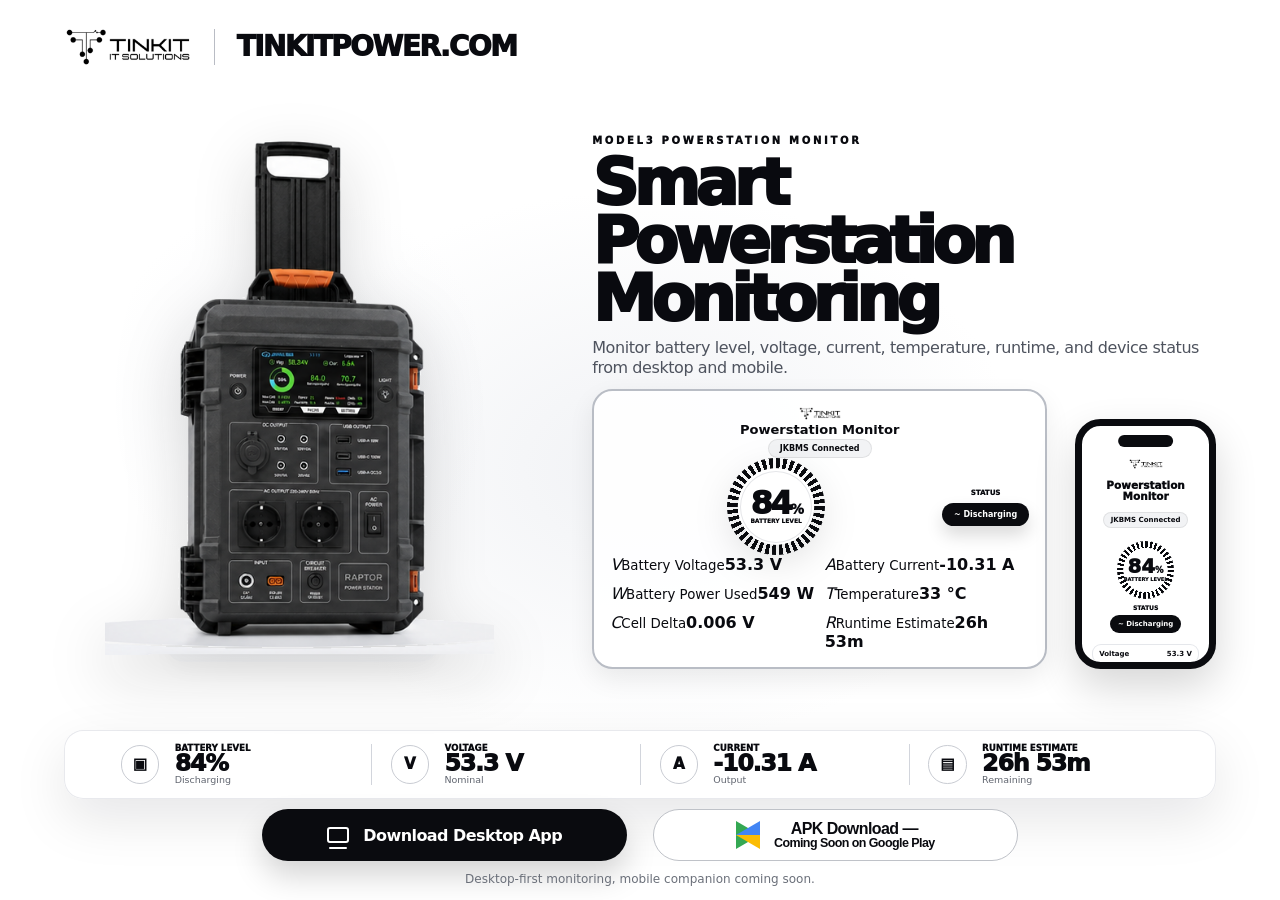
==== commit 8ff03c08: "Add files via upload" ====
--- a/index.html
+++ b/index.html
@@ -4,78 +4,108 @@
   <meta charset="utf-8" />
   <meta name="viewport" content="width=device-width, initial-scale=1" />
   <title>TINKITPOWER.COM — Smart Powerstation Monitoring</title>
-  <meta name="description" content="Official download page for TINKIT Powerstation MODEL3 monitoring desktop app. APK download coming soon on Google Play." />
-  <meta property="og:title" content="TINKITPOWER.COM — Smart Powerstation Monitoring" />
-  <meta property="og:description" content="Monitor battery level, voltage, current, temperature, runtime, and device status from desktop and mobile." />
-  <meta property="og:type" content="website" />
+  <meta name="description" content="TINKIT Powerstation MODEL3 monitoring download page. Desktop app available; APK coming soon on Google Play." />
   <meta name="theme-color" content="#ffffff" />
   <link rel="icon" href="assets/tinkit-it-solutions-logo.png" type="image/png" />
-  <link rel="preload" as="image" href="assets/tinkitpower-hero-approved.png" />
+  <link rel="preload" as="image" href="assets/model3-powerstation.png" />
+  <link rel="preload" as="image" href="assets/tinkit-it-solutions-logo.png" />
   <link rel="stylesheet" href="styles.css" />
-  <script src="script.js" defer></script>
 </head>
 <body>
-  <main class="site" aria-label="TINKITPOWER.COM landing page">
-    <h1 class="sr-only">TINKITPOWER.COM Smart Powerstation Monitoring</h1>
-    <p class="sr-only">Monitor battery level, voltage, current, temperature, runtime, and device status for TINKIT Powerstation MODEL3.</p>
+  <main class="page">
+    <header class="topbar" aria-label="TINKITPOWER.COM header">
+      <div class="brand">
+        <img src="assets/tinkit-it-solutions-logo.png" alt="TINKIT IT SOLUTIONS" />
+        <span aria-hidden="true"></span>
+        <strong>TINKITPOWER.COM</strong>
+      </div>
+    </header>
 
-    <section class="art-hero" aria-label="TINKITPOWER.COM Smart Powerstation Monitoring hero">
-      <img
-        src="assets/tinkitpower-hero-approved.png"
-        alt="TINKITPOWER.COM minimalist landing page for Smart Powerstation Monitoring showing the MODEL3 powerstation, desktop monitor preview, mobile preview, battery stats, Download Desktop App button, and APK Download Coming Soon on Google Play button."
-        class="hero-art"
-        draggable="false"
-      />
+    <section class="hero" aria-label="Smart Powerstation Monitoring">
+      <aside class="product-panel">
+        <div class="product-glow" aria-hidden="true"></div>
+        <img src="assets/model3-powerstation.png" alt="TINKIT Powerstation MODEL3 with JKBMS screen and output panel" class="product" />
+        <div class="platform" aria-hidden="true"></div>
+      </aside>
 
-      <a
-        class="hero-hotspot desktop-download"
-        href="downloads/TINKITPowerStationMonitor-Desktop.exe"
-        download
-        aria-label="Download Desktop App"
-        title="Download Desktop App"
-      ></a>
+      <section class="content-panel">
+        <div class="copy">
+          <p>MODEL3 POWERSTATION MONITOR</p>
+          <h1>Smart Powerstation<br />Monitoring</h1>
+          <h2>Monitor battery level, voltage, current, temperature, runtime, and device status from desktop and mobile.</h2>
+        </div>
 
-      <button
-        class="hero-hotspot apk-coming-soon"
-        type="button"
-        aria-label="APK Download — Coming Soon on Google Play"
-        title="APK Download — Coming Soon on Google Play"
-        disabled
-      ></button>
+        <div class="previews">
+          <article class="dashboard">
+            <div class="dash-title">
+              <img src="assets/tinkit-it-solutions-logo.png" alt="" aria-hidden="true" />
+              <b>Powerstation Monitor</b>
+              <small>JKBMS Connected</small>
+            </div>
+
+            <div class="dash-main">
+              <div class="gauge">
+                <div>
+                  <strong>84<span>%</span></strong>
+                  <em>BATTERY LEVEL</em>
+                </div>
+              </div>
+
+              <div class="status">
+                <small>STATUS</small>
+                <b>~ Discharging</b>
+              </div>
+            </div>
+
+            <div class="metrics">
+              <div><i>V</i><span><small>Battery Voltage</small><b>53.3 V</b></span></div>
+              <div><i>A</i><span><small>Battery Current</small><b>-10.31 A</b></span></div>
+              <div><i>W</i><span><small>Battery Power Used</small><b>549 W</b></span></div>
+              <div><i>T</i><span><small>Temperature</small><b>33 °C</b></span></div>
+              <div><i>C</i><span><small>Cell Delta</small><b>0.006 V</b></span></div>
+              <div><i>R</i><span><small>Runtime Estimate</small><b>26h 53m</b></span></div>
+            </div>
+          </article>
+
+          <article class="phone">
+            <div class="notch" aria-hidden="true"></div>
+            <img src="assets/tinkit-it-solutions-logo.png" alt="" aria-hidden="true" />
+            <b>Powerstation Monitor</b>
+            <small>JKBMS Connected</small>
+            <div class="phone-gauge">
+              <strong>84<span>%</span></strong>
+              <em>BATTERY LEVEL</em>
+            </div>
+            <label>STATUS</label>
+            <u>~ Discharging</u>
+            <p><span>Voltage</span><b>53.3 V</b></p>
+            <p><span>Current</span><b>-10.31 A</b></p>
+          </article>
+        </div>
+      </section>
     </section>
 
-    <section class="mobile-landing" aria-label="TINKITPOWER.COM mobile landing page">
-      <header class="mobile-header">
-        <img src="assets/tinkit-it-solutions-logo.png" alt="TINKIT IT SOLUTIONS" />
-        <strong>TINKITPOWER.COM</strong>
-      </header>
+    <section class="stats" aria-label="Live monitoring summary">
+      <div><i>▣</i><span><small>BATTERY LEVEL</small><b>84%</b><em>Discharging</em></span></div>
+      <div><i>V</i><span><small>VOLTAGE</small><b>53.3 V</b><em>Nominal</em></span></div>
+      <div><i>A</i><span><small>CURRENT</small><b>-10.31 A</b><em>Output</em></span></div>
+      <div><i>▤</i><span><small>RUNTIME ESTIMATE</small><b>26h 53m</b><em>Remaining</em></span></div>
+    </section>
 
-      <img class="mobile-product" src="assets/model3-powerstation.png" alt="TINKIT Powerstation MODEL3" />
+    <section class="actions" aria-label="Downloads">
+      <a href="downloads/TINKITPowerStationMonitor-Desktop.exe" download class="btn primary">
+        <span class="desktop-icon" aria-hidden="true"></span>
+        Download Desktop App
+      </a>
+      <button class="btn secondary" type="button" disabled aria-disabled="true">
+        <span class="play-icon" aria-hidden="true"></span>
+        <span>APK Download —<small>Coming Soon on Google Play</small></span>
+      </button>
+    </section>
 
-      <div class="mobile-copy">
-        <p>MODEL3 POWERSTATION MONITOR</p>
-        <h2>Smart Powerstation Monitoring</h2>
-        <span>Monitor battery level, voltage, current, temperature, runtime, and device status from desktop and mobile.</span>
-      </div>
+    <p class="note">Desktop-first monitoring, mobile companion coming soon.</p>
+  </main>
 
-      <article class="mobile-card">
-        <h3>Powerstation Monitor</h3>
-        <span class="mobile-pill">JKBMS Connected</span>
-        <div class="mobile-gauge"><strong>84<span>%</span></strong><small>BATTERY LEVEL</small></div>
-        <b class="mobile-status">~ Discharging</b>
-        <div class="mobile-grid">
-          <div><small>Battery Voltage</small><strong>53.3 V</strong></div>
-          <div><small>Battery Current</small><strong>-10.31 A</strong></div>
-          <div><small>Power Used</small><strong>549 W</strong></div>
-          <div><small>Runtime</small><strong>26h 53m</strong></div>
-        </div>
-      </article>
-
-      <div class="mobile-actions">
-        <a href="downloads/TINKITPowerStationMonitor-Desktop.exe" download>Download Desktop App</a>
-        <button type="button" disabled>APK Download — Coming Soon on Google Play</button>
-      </div>
-    </section>
-  </main>
+  <script src="script.js"></script>
 </body>
 </html>
--- a/styles.css
+++ b/styles.css
@@ -1,295 +1,777 @@
+* {
+  box-sizing: border-box;
+}
+
 :root {
-  --white: #ffffff;
   --ink: #090a0f;
-  --muted: #5f646f;
-  --line: #dadde3;
-}
-
-* { box-sizing: border-box; }
+  --muted: #555b66;
+  --line: #d9dce2;
+  --soft: #f6f7f9;
+  --shadow: 0 20px 54px rgba(10, 11, 15, .10);
+  --shadow-soft: 0 10px 26px rgba(10, 11, 15, .075);
+}
 
 html,
 body {
-  min-width: 320px;
+  width: 100%;
   min-height: 100%;
+}
+
+body {
   margin: 0;
-  background: #ffffff;
   color: var(--ink);
+  background: #fff;
   font-family: Inter, ui-sans-serif, system-ui, -apple-system, BlinkMacSystemFont, "Segoe UI", Arial, sans-serif;
-}
-
-body { overflow-x: hidden; }
-
-.site {
-  width: 100%;
-  min-height: 100svh;
-  background: #ffffff;
-}
-
-.art-hero {
+  overflow: hidden;
+}
+
+.page {
+  width: 100vw;
+  height: 100svh;
+  min-height: 650px;
+  padding: clamp(16px, 2.2vh, 26px) clamp(32px, 5vw, 92px) clamp(10px, 1.6vh, 18px);
+  display: grid;
+  grid-template-rows: auto minmax(0, 1fr) auto auto auto;
+  gap: clamp(8px, 1.2vh, 14px);
+  background:
+    radial-gradient(ellipse at 50% 52%, rgba(235, 237, 241, .72) 0%, rgba(255, 255, 255, 0) 42%),
+    #fff;
+}
+
+.topbar {
+  height: clamp(44px, 6vh, 64px);
+  display: flex;
+  align-items: center;
+}
+
+.brand {
+  display: flex;
+  align-items: center;
+  gap: clamp(14px, 1.7vw, 24px);
+}
+
+.brand img {
+  width: clamp(125px, 10vw, 174px);
+  height: auto;
+  object-fit: contain;
+}
+
+.brand span {
+  width: 1px;
+  height: clamp(28px, 4vh, 44px);
+  background: #b9bcc4;
+}
+
+.brand strong {
+  font-size: clamp(24px, 2.2vw, 37px);
+  line-height: 1;
+  font-weight: 950;
+  letter-spacing: -.06em;
+  white-space: nowrap;
+}
+
+.hero {
+  min-height: 0;
+  display: grid;
+  grid-template-columns: minmax(330px, .86fr) minmax(620px, 1.14fr);
+  align-items: center;
+  gap: clamp(34px, 4.5vw, 78px);
+}
+
+.product-panel {
   position: relative;
-  width: 100vw;
-  aspect-ratio: 1672 / 941;
+  height: 100%;
+  min-height: 0;
+  display: grid;
+  place-items: center;
+}
+
+.product-glow {
+  position: absolute;
+  inset: 9% 11% 11%;
+  border-radius: 50%;
+  background: radial-gradient(circle, rgba(237, 239, 243, .52), rgba(255,255,255,0) 64%);
+}
+
+.product {
+  position: relative;
+  z-index: 1;
+  width: auto;
+  height: min(100%, 58vh);
+  max-width: 92%;
+  object-fit: contain;
+  filter: drop-shadow(0 20px 30px rgba(10, 11, 15, .16));
+  transform: translateY(-8px);
+}
+
+.platform {
+  position: absolute;
+  z-index: 0;
+  bottom: 9%;
+  width: min(58%, 360px);
+  height: clamp(22px, 4.6vh, 38px);
+  border-radius: 999px;
+  background: linear-gradient(180deg, rgba(248,249,250,.70), rgba(236,238,242,.62));
+  box-shadow: inset 0 1px 0 rgba(255,255,255,.82), 0 10px 22px rgba(0,0,0,.045);
+  opacity: .62;
+  transform: translateX(1%);
+}
+
+.content-panel {
+  min-width: 0;
+  display: grid;
+  align-content: center;
+  gap: clamp(10px, 1.3vh, 15px);
+}
+
+.copy p {
+  margin: 0 0 8px;
+  font-size: clamp(10px, .78vw, 13px);
+  font-weight: 950;
+  letter-spacing: .27em;
+}
+
+.copy h1 {
   margin: 0;
-  background: #ffffff;
+  font-size: clamp(52px, 5vw, 84px);
+  line-height: .91;
+  font-weight: 950;
+  letter-spacing: -.078em;
+}
+
+.copy h2 {
+  margin: 10px 0 0;
+  max-width: 760px;
+  color: #4e535e;
+  font-size: clamp(16px, 1.23vw, 23px);
+  line-height: 1.22;
+  font-weight: 430;
+  letter-spacing: -.027em;
+}
+
+.previews {
+  display: grid;
+  grid-template-columns: minmax(0, 1fr) clamp(132px, 11vw, 178px);
+  align-items: end;
+  gap: clamp(16px, 2.2vw, 28px);
+}
+
+.dashboard {
+  min-width: 0;
+  border: 2px solid #b9bdc5;
+  border-radius: clamp(18px, 1.6vw, 24px);
+  background: rgba(255,255,255,.94);
+  box-shadow: var(--shadow-soft);
+  padding: clamp(12px, 1.25vw, 18px);
+}
+
+.dash-title {
+  text-align: center;
+  display: grid;
+  justify-items: center;
+  gap: 3px;
+}
+
+.dash-title img {
+  width: clamp(42px, 3.2vw, 58px);
+  height: auto;
+}
+
+.dash-title b {
+  font-size: clamp(13px, 1.02vw, 17px);
+  line-height: 1;
+  font-weight: 900;
+}
+
+.dash-title small {
+  padding: 5px 12px;
+  border-radius: 999px;
+  background: #f2f3f5;
+  box-shadow: inset 0 0 0 1px rgba(0,0,0,.08);
+  font-size: clamp(8px, .62vw, 10px);
+  font-weight: 850;
+}
+
+.dash-main {
+  min-height: clamp(78px, 10vh, 108px);
+  display: grid;
+  grid-template-columns: 1fr auto;
+  align-items: center;
+}
+
+.gauge {
+  justify-self: center;
+  width: clamp(82px, 7.6vw, 112px);
+  aspect-ratio: 1;
+  border-radius: 50%;
+  display: grid;
+  place-items: center;
+  background:
+    radial-gradient(circle, #fff 0 55%, transparent 56%),
+    repeating-conic-gradient(#0a0b0f 0 5deg, transparent 5deg 9deg);
+  filter: drop-shadow(0 10px 18px rgba(0,0,0,.12));
+}
+
+.gauge div {
+  width: 74%;
+  height: 74%;
+  display: grid;
+  place-items: center;
+  align-content: center;
+  border-radius: 50%;
+  background: #fff;
+  box-shadow: inset 0 0 0 1px #e5e6e9;
+}
+
+.gauge strong {
+  font-size: clamp(26px, 2.5vw, 38px);
+  line-height: .9;
+  font-weight: 950;
+  letter-spacing: -.07em;
+}
+
+.gauge strong span {
+  font-size: .42em;
+}
+
+.gauge em {
+  font-style: normal;
+  font-size: clamp(5px, .46vw, 7px);
+  font-weight: 950;
+}
+
+.status {
+  display: grid;
+  justify-items: center;
+  gap: 6px;
+}
+
+.status small {
+  font-size: clamp(7px, .55vw, 9px);
+  font-weight: 950;
+}
+
+.status b {
+  padding: 7px 12px;
+  border-radius: 999px;
+  background: #0a0b0f;
+  color: #fff;
+  box-shadow: 0 9px 17px rgba(0,0,0,.15);
+  font-size: clamp(8px, .62vw, 10px);
+  white-space: nowrap;
+}
+
+.metrics {
+  display: grid;
+  grid-template-columns: repeat(2, minmax(0,1fr));
+  gap: clamp(7px, .8vw, 10px);
+}
+
+.metric {
+  min-width: 0;
+  min-height: clamp(42px, 5.2vh, 54px);
+  display: flex;
+  align-items: center;
+  gap: 10px;
+  padding: clamp(7px, .8vw, 10px);
+  border-radius: 13px;
+  background: #fff;
+  box-shadow: inset 0 0 0 1px #e5e7eb, 0 6px 14px rgba(0,0,0,.04);
+}
+
+.metric i {
+  flex: 0 0 auto;
+  width: clamp(22px, 1.8vw, 29px);
+  height: clamp(22px, 1.8vw, 29px);
+  display: grid;
+  place-items: center;
+  border-radius: 50%;
+  background: #0a0b0f;
+  color: #fff;
+  font-style: normal;
+  font-size: clamp(9px, .72vw, 12px);
+  font-weight: 950;
+}
+
+.metric small {
+  display: block;
+  font-size: clamp(7px, .56vw, 9px);
+  line-height: 1.1;
+  font-weight: 850;
+}
+
+.metric b {
+  display: block;
+  margin-top: 2px;
+  font-size: clamp(16px, 1.35vw, 22px);
+  line-height: 1;
+  font-weight: 950;
+  letter-spacing: -.045em;
+}
+
+.phone {
+  position: relative;
+  aspect-ratio: 9 / 16;
+  border: clamp(6px, .58vw, 9px) solid #0a0b0f;
+  border-radius: clamp(24px, 2vw, 34px);
+  background: #fff;
+  box-shadow: 0 18px 42px rgba(0,0,0,.16);
+  padding: clamp(24px, 2.2vw, 32px) 10px 12px;
+  text-align: center;
   overflow: hidden;
 }
 
-.hero-art {
+.notch {
   position: absolute;
-  inset: 0;
-  width: 100%;
-  height: 100%;
-  object-fit: fill;
+  top: 9px;
+  left: 50%;
+  width: 44%;
+  height: 12px;
+  transform: translateX(-50%);
+  border-radius: 999px;
+  background: #0a0b0f;
+}
+
+.phone img {
+  width: 34px;
+  max-width: 32%;
+  height: auto;
+}
+
+.phone > b {
   display: block;
-  user-select: none;
-  -webkit-user-drag: none;
-}
-
-.hero-hotspot {
+  margin: 7px 0 5px;
+  font-size: clamp(10px, .82vw, 13px);
+  line-height: 1.05;
+  font-weight: 950;
+}
+
+.phone > small {
+  display: inline-block;
+  padding: 4px 8px;
+  border-radius: 999px;
+  background: #f2f3f5;
+  box-shadow: inset 0 0 0 1px rgba(0,0,0,.08);
+  font-size: 7px;
+  font-weight: 850;
+}
+
+.phone-gauge {
+  width: 54%;
+  aspect-ratio: 1;
+  margin: clamp(9px, 1vw, 14px) auto 5px;
+  display: grid;
+  place-items: center;
+  align-content: center;
+  border-radius: 50%;
+  background:
+    radial-gradient(circle, #fff 0 54%, transparent 55%),
+    repeating-conic-gradient(#0a0b0f 0 5deg, transparent 5deg 10deg);
+}
+
+.phone-gauge strong {
+  font-size: clamp(18px, 1.55vw, 25px);
+  line-height: .9;
+  font-weight: 950;
+}
+
+.phone-gauge strong span {
+  font-size: .43em;
+}
+
+.phone-gauge em {
+  display: block;
+  font-size: 5px;
+  font-style: normal;
+  font-weight: 950;
+}
+
+.phone label {
+  display: block;
+  font-size: 6px;
+  font-weight: 950;
+}
+
+.phone u {
+  display: inline-block;
+  margin: 3px 0 6px;
+  padding: 5px 8px;
+  border-radius: 999px;
+  background: #0a0b0f;
+  color: #fff;
+  text-decoration: none;
+  font-size: 7px;
+  font-weight: 850;
+}
+
+.phone p {
+  margin: 5px 0 0;
+  padding: 6px 7px;
+  display: flex;
+  justify-content: space-between;
+  gap: 6px;
+  border-radius: 9px;
+  box-shadow: inset 0 0 0 1px #e5e7eb;
+  font-size: 7px;
+}
+
+.phone p span {
+  font-weight: 800;
+}
+
+.phone p b {
+  white-space: nowrap;
+}
+
+.stats {
+  width: min(100%, 1410px);
+  margin-inline: auto;
+  display: grid;
+  grid-template-columns: repeat(4, minmax(0,1fr));
+  padding: clamp(11px, 1.5vh, 18px) clamp(18px, 3vw, 46px);
+  border-radius: clamp(18px, 1.5vw, 25px);
+  background: rgba(255,255,255,.98);
+  box-shadow: var(--shadow), inset 0 0 0 1px #e8e9ed;
+}
+
+.stats > div {
+  min-width: 0;
+  display: flex;
+  align-items: center;
+  gap: clamp(12px, 1.2vw, 18px);
+  padding-inline: clamp(7px, 1.45vw, 24px);
+}
+
+.stats > div + div {
+  border-left: 1px solid #d2d5dc;
+}
+
+.stats i {
+  flex: 0 0 auto;
+  width: clamp(36px, 3vw, 52px);
+  height: clamp(36px, 3vw, 52px);
+  display: grid;
+  place-items: center;
+  border-radius: 50%;
+  border: 1px solid #c9ccd3;
+  background: #fff;
+  font-style: normal;
+  font-size: clamp(14px, 1.18vw, 20px);
+  font-weight: 950;
+}
+
+.stats small,
+.stats em {
+  display: block;
+}
+
+.stats small {
+  font-size: clamp(8px, .68vw, 11px);
+  line-height: 1.05;
+  font-weight: 950;
+}
+
+.stats b {
+  display: block;
+  font-size: clamp(22px, 1.85vw, 33px);
+  line-height: .92;
+  font-weight: 950;
+  letter-spacing: -.05em;
+}
+
+.stats em {
+  color: #616670;
+  font-size: clamp(9px, .74vw, 13px);
+  font-style: normal;
+  line-height: 1.1;
+}
+
+.actions {
+  display: flex;
+  justify-content: center;
+  gap: clamp(14px, 2vw, 26px);
+}
+
+.btn {
+  min-height: clamp(48px, 5.7vh, 64px);
+  min-width: min(365px, 38vw);
+  padding: 10px clamp(22px, 2.5vw, 38px);
+  border-radius: 999px;
+  border: 0;
+  display: inline-flex;
+  align-items: center;
+  justify-content: center;
+  gap: 14px;
+  color: var(--ink);
+  text-decoration: none;
+  font-size: clamp(16px, 1.2vw, 22px);
+  font-weight: 900;
+  letter-spacing: -.035em;
+}
+
+.primary {
+  background: #0a0b0f;
+  color: #fff;
+  box-shadow: 0 15px 31px rgba(0,0,0,.17);
+}
+
+.secondary {
+  border: 1px solid #bfc2c8;
+  background: #fff;
+  cursor: not-allowed;
+}
+
+.secondary small {
+  display: block;
+  font-size: .78em;
+  line-height: .92;
+}
+
+.desktop-icon {
+  width: 22px;
+  height: 16px;
+  border: 2px solid currentColor;
+  border-radius: 3px;
+  position: relative;
+}
+
+.desktop-icon::after {
+  content: "";
   position: absolute;
-  z-index: 5;
-  display: block;
-  border: 0;
+  left: 50%;
+  bottom: -8px;
+  width: 18px;
+  height: 2px;
   border-radius: 999px;
-  background: transparent;
-  color: transparent;
-  outline: none;
-  -webkit-tap-highlight-color: transparent;
-}
-
-.desktop-download {
-  left: 27.1%;
-  top: 86.4%;
-  width: 22.0%;
-  height: 6.6%;
-  cursor: pointer;
-}
-
-.apk-coming-soon {
-  left: 50.5%;
-  top: 86.4%;
-  width: 22.5%;
-  height: 6.6%;
-  cursor: not-allowed;
-}
-
-.hero-hotspot:focus-visible {
-  box-shadow: 0 0 0 4px rgba(0,0,0,.18), 0 0 0 8px rgba(0,0,0,.08);
-}
-
-.sr-only {
+  background: currentColor;
+  transform: translateX(-50%);
+  box-shadow: 0 -4px 0 -1px currentColor;
+}
+
+.play-icon {
+  width: 0;
+  height: 0;
+  border-left: 24px solid #34a853;
+  border-top: 14px solid transparent;
+  border-bottom: 14px solid transparent;
+  position: relative;
+}
+
+.play-icon::before,
+.play-icon::after {
+  content: "";
   position: absolute;
-  width: 1px;
-  height: 1px;
-  padding: 0;
-  margin: -1px;
-  overflow: hidden;
-  clip: rect(0, 0, 0, 0);
-  white-space: nowrap;
-  border: 0;
-}
-
-.mobile-landing { display: none; }
-
-@media (min-width: 861px) and (max-height: 820px) {
-  .art-hero {
-    width: 100vw;
-  }
-}
-
-@media (max-width: 860px) {
-  body { overflow-x: hidden; }
-
-  .art-hero { display: none; }
-
-  .mobile-landing {
+  left: -24px;
+  width: 0;
+  height: 0;
+  border-left: 24px solid transparent;
+}
+
+.play-icon::before {
+  top: -14px;
+  border-bottom: 14px solid #4285f4;
+}
+
+.play-icon::after {
+  bottom: -14px;
+  border-top: 14px solid #fbbc04;
+}
+
+.note {
+  margin: 0;
+  text-align: center;
+  color: #6b707a;
+  font-size: clamp(12px, .94vw, 16px);
+}
+
+@media (max-height: 780px) and (min-width: 1021px) {
+  .page {
+    min-height: 600px;
+    gap: 7px;
+    padding-top: 10px;
+    padding-bottom: 8px;
+  }
+
+  .topbar {
+    height: 44px;
+  }
+
+  .brand img {
+    width: 120px;
+  }
+
+  .brand strong {
+    font-size: 27px;
+  }
+
+  .copy p {
+    margin-bottom: 4px;
+  }
+
+  .copy h1 {
+    font-size: clamp(44px, 4.35vw, 68px);
+  }
+
+  .copy h2 {
+    margin-top: 6px;
+    font-size: clamp(14px, 1.05vw, 19px);
+  }
+
+  .product {
+    height: min(100%, 54vh);
+  }
+
+  .previews {
+    grid-template-columns: minmax(0, 1fr) 142px;
+  }
+
+  .dash-main {
+    min-height: 78px;
+  }
+
+  .metric {
+    min-height: 39px;
+  }
+
+  .metric b {
+    font-size: 16px;
+  }
+
+  .stats {
+    padding-block: 10px;
+  }
+
+  .btn {
+    min-height: 48px;
+  }
+}
+
+@media (max-width: 1020px) {
+  body {
+    overflow-y: auto;
+  }
+
+  .page {
+    height: auto;
     min-height: 100svh;
-    display: flex;
+  }
+
+  .hero {
+    grid-template-columns: 1fr;
+  }
+
+  .product-panel {
+    min-height: 360px;
+    order: 2;
+  }
+
+  .content-panel {
+    order: 1;
+  }
+
+  .copy {
+    text-align: center;
+  }
+
+  .product {
+    max-height: 380px;
+  }
+
+  .stats {
+    grid-template-columns: repeat(2, minmax(0, 1fr));
+  }
+
+  .stats > div:nth-child(3) {
+    border-left: 0;
+  }
+
+  .stats > div:nth-child(n+3) {
+    border-top: 1px solid #d2d5dc;
+    padding-top: 12px;
+    margin-top: 12px;
+  }
+}
+
+@media (max-width: 680px) {
+  .page {
+    padding: 16px 14px 22px;
+  }
+
+  .topbar {
+    justify-content: center;
+    height: auto;
+  }
+
+  .brand {
+    justify-content: center;
+    flex-wrap: wrap;
+    gap: 8px 12px;
+  }
+
+  .brand img {
+    width: 112px;
+  }
+
+  .brand strong {
+    font-size: 22px;
+  }
+
+  .brand span {
+    height: 26px;
+  }
+
+  .copy h1 {
+    font-size: clamp(40px, 14vw, 58px);
+  }
+
+  .copy h2 {
+    font-size: 15px;
+  }
+
+  .previews {
+    grid-template-columns: 1fr;
+  }
+
+  .dashboard {
+    padding: 14px;
+  }
+
+  .dash-main {
+    grid-template-columns: 1fr;
+    gap: 8px;
+  }
+
+  .metrics {
+    grid-template-columns: 1fr;
+  }
+
+  .phone {
+    width: min(220px, 72vw);
+    justify-self: center;
+  }
+
+  .stats {
+    grid-template-columns: 1fr;
+  }
+
+  .stats > div,
+  .stats > div + div {
+    border-left: 0;
+    border-top: 1px solid #d2d5dc;
+    padding: 12px 0;
+    margin: 0;
+  }
+
+  .stats > div:first-child {
+    border-top: 0;
+  }
+
+  .actions {
     flex-direction: column;
-    gap: 18px;
-    padding: 20px 16px 28px;
-    background:
-      radial-gradient(circle at 50% 12%, rgba(238, 240, 244, .8), rgba(255, 255, 255, 0) 46%),
-      #ffffff;
-  }
-
-  .mobile-header {
-    display: grid;
-    justify-items: center;
-    gap: 8px;
-    text-align: center;
-  }
-
-  .mobile-header img {
-    width: min(190px, 48vw);
-    height: auto;
-  }
-
-  .mobile-header strong {
-    font-size: clamp(24px, 8vw, 38px);
-    line-height: 1;
-    letter-spacing: -.06em;
-  }
-
-  .mobile-product {
-    width: min(72vw, 330px);
-    height: auto;
-    margin: 0 auto -4px;
-    filter: drop-shadow(0 24px 34px rgba(10, 11, 15, .15));
-  }
-
-  .mobile-copy {
-    display: grid;
-    justify-items: center;
-    gap: 8px;
-    text-align: center;
-  }
-
-  .mobile-copy p {
-    margin: 0;
-    color: var(--muted);
-    font-size: 11px;
-    font-weight: 900;
-    letter-spacing: .22em;
-  }
-
-  .mobile-copy h2 {
-    max-width: 520px;
-    margin: 0;
-    font-size: clamp(42px, 12vw, 64px);
-    line-height: .94;
-    letter-spacing: -.075em;
-  }
-
-  .mobile-copy span {
-    max-width: 460px;
-    color: #464b55;
-    font-size: 15px;
-    line-height: 1.35;
-  }
-
-  .mobile-card {
-    width: min(100%, 500px);
-    margin: 0 auto;
-    padding: 18px;
-    border: 1px solid var(--line);
-    border-radius: 28px;
-    background: rgba(255,255,255,.92);
-    box-shadow: 0 24px 70px rgba(10, 11, 15, .10);
-    text-align: center;
-  }
-
-  .mobile-card h3 {
-    margin: 0 0 8px;
-    font-size: 22px;
-    letter-spacing: -.04em;
-  }
-
-  .mobile-pill {
-    display: inline-flex;
-    padding: 7px 14px;
-    border-radius: 999px;
-    background: #f4f5f7;
-    border: 1px solid #e0e2e6;
-    font-weight: 800;
-    font-size: 13px;
-  }
-
-  .mobile-gauge {
-    width: 148px;
-    aspect-ratio: 1;
-    margin: 20px auto 12px;
-    border-radius: 50%;
-    display: grid;
-    place-items: center;
-    align-content: center;
-    background:
-      radial-gradient(circle, #fff 0 57%, transparent 58%),
-      repeating-conic-gradient(#0a0b0f 0 4deg, transparent 4deg 8deg);
-    box-shadow: inset 0 0 0 1px #e0e2e7, 0 16px 30px rgba(0,0,0,.08);
-  }
-
-  .mobile-gauge strong {
-    font-size: 50px;
-    line-height: .9;
-    letter-spacing: -.075em;
-  }
-
-  .mobile-gauge strong span { font-size: .45em; }
-
-  .mobile-gauge small {
-    font-size: 10px;
-    font-weight: 900;
-  }
-
-  .mobile-status {
-    display: inline-flex;
-    margin-bottom: 16px;
-    padding: 9px 16px;
-    border-radius: 999px;
-    background: #0b0b0c;
-    color: #fff;
-    font-size: 13px;
-    box-shadow: 0 12px 24px rgba(0,0,0,.14);
-  }
-
-  .mobile-grid {
-    display: grid;
-    grid-template-columns: repeat(2, minmax(0, 1fr));
-    gap: 10px;
-    text-align: left;
-  }
-
-  .mobile-grid div {
-    padding: 12px 14px;
-    border-radius: 16px;
-    border: 1px solid #e4e6eb;
-    background: #fff;
-  }
-
-  .mobile-grid small {
-    display: block;
-    color: #4c515c;
-    font-size: 11px;
-    font-weight: 800;
-  }
-
-  .mobile-grid strong {
-    display: block;
-    margin-top: 2px;
-    font-size: 21px;
-    letter-spacing: -.05em;
-  }
-
-  .mobile-actions {
-    width: min(100%, 500px);
-    margin: 0 auto;
-    display: grid;
-    gap: 12px;
-  }
-
-  .mobile-actions a,
-  .mobile-actions button {
-    min-height: 56px;
-    border-radius: 999px;
-    display: grid;
-    place-items: center;
-    padding: 12px 18px;
-    font-size: 16px;
-    font-weight: 900;
-    text-align: center;
-    text-decoration: none;
-  }
-
-  .mobile-actions a {
-    color: #fff;
-    background: #0b0b0c;
-    box-shadow: 0 16px 32px rgba(0,0,0,.16);
-  }
-
-  .mobile-actions button {
-    color: #0b0b0c;
-    background: #fff;
-    border: 1px solid #bfc3cb;
-  }
-}
+  }
+
+  .btn {
+    width: min(100%, 420px);
+    min-width: 0;
+  }
+}
